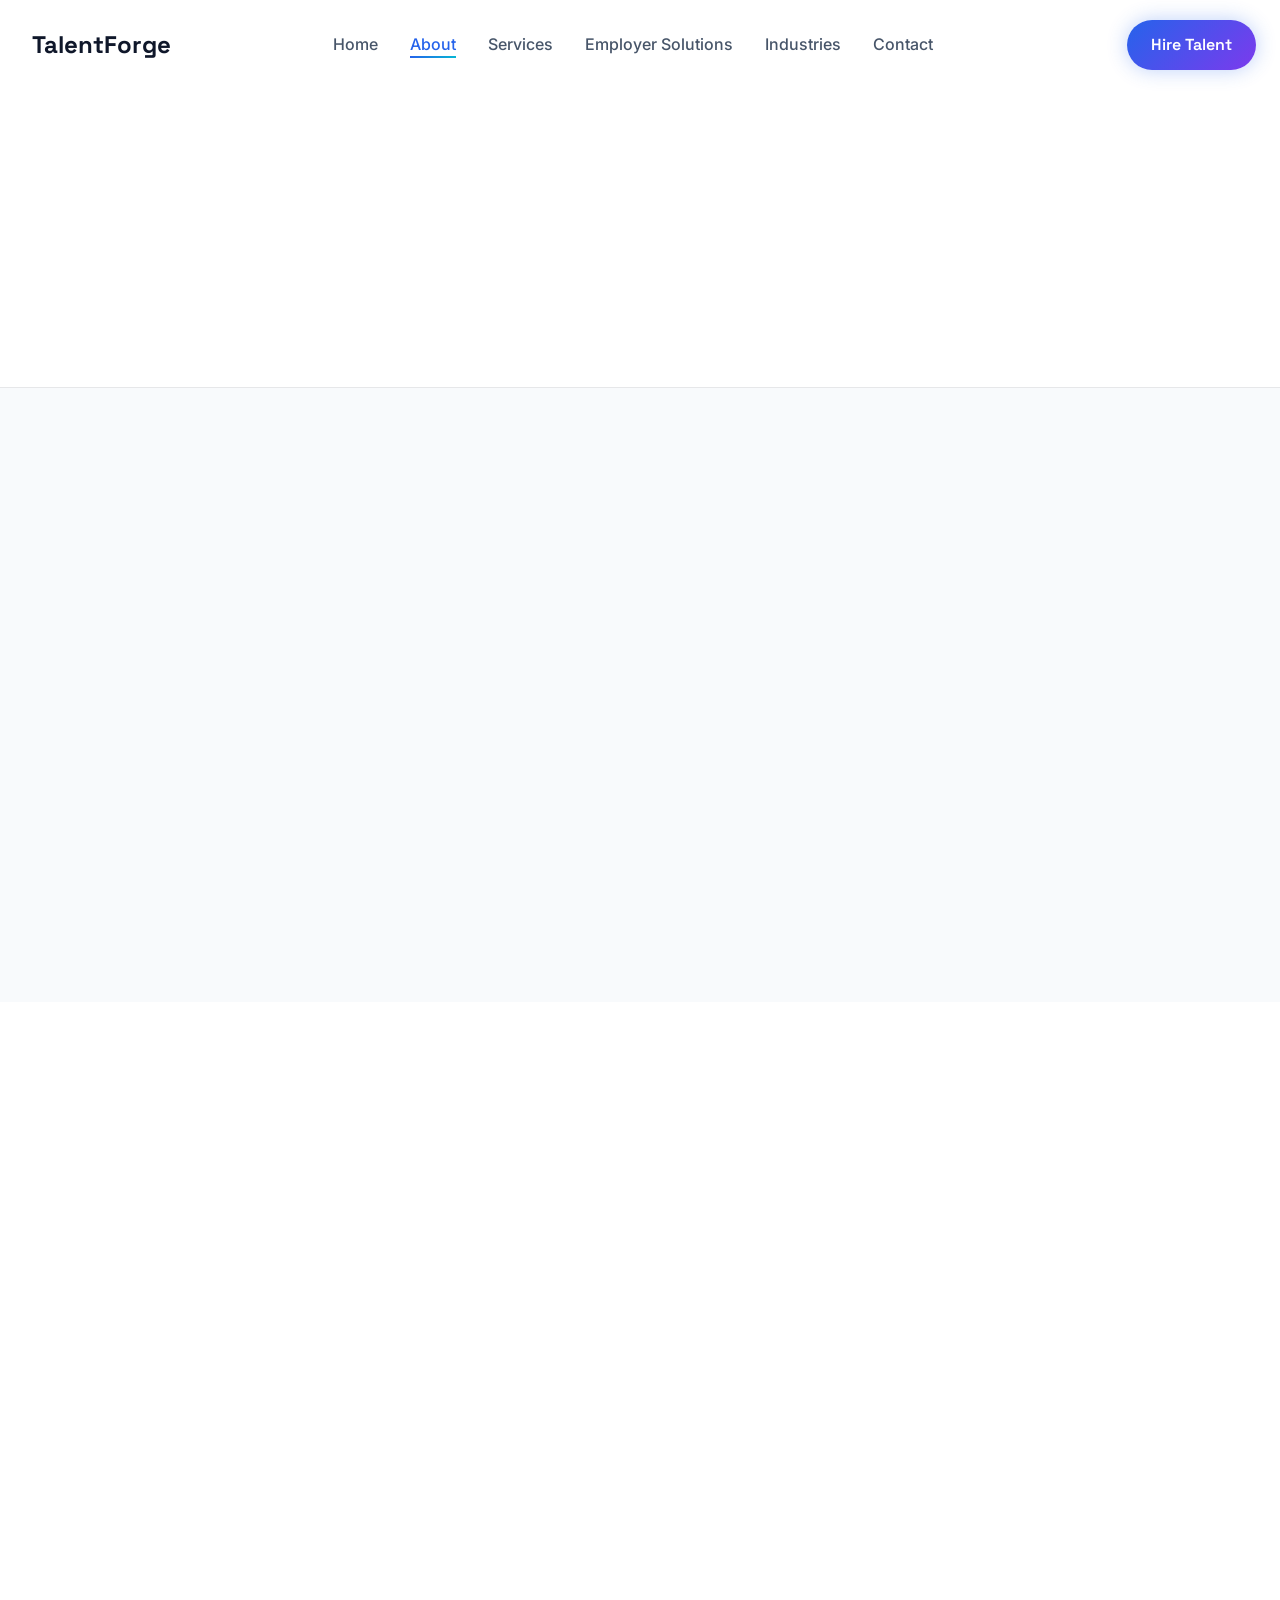
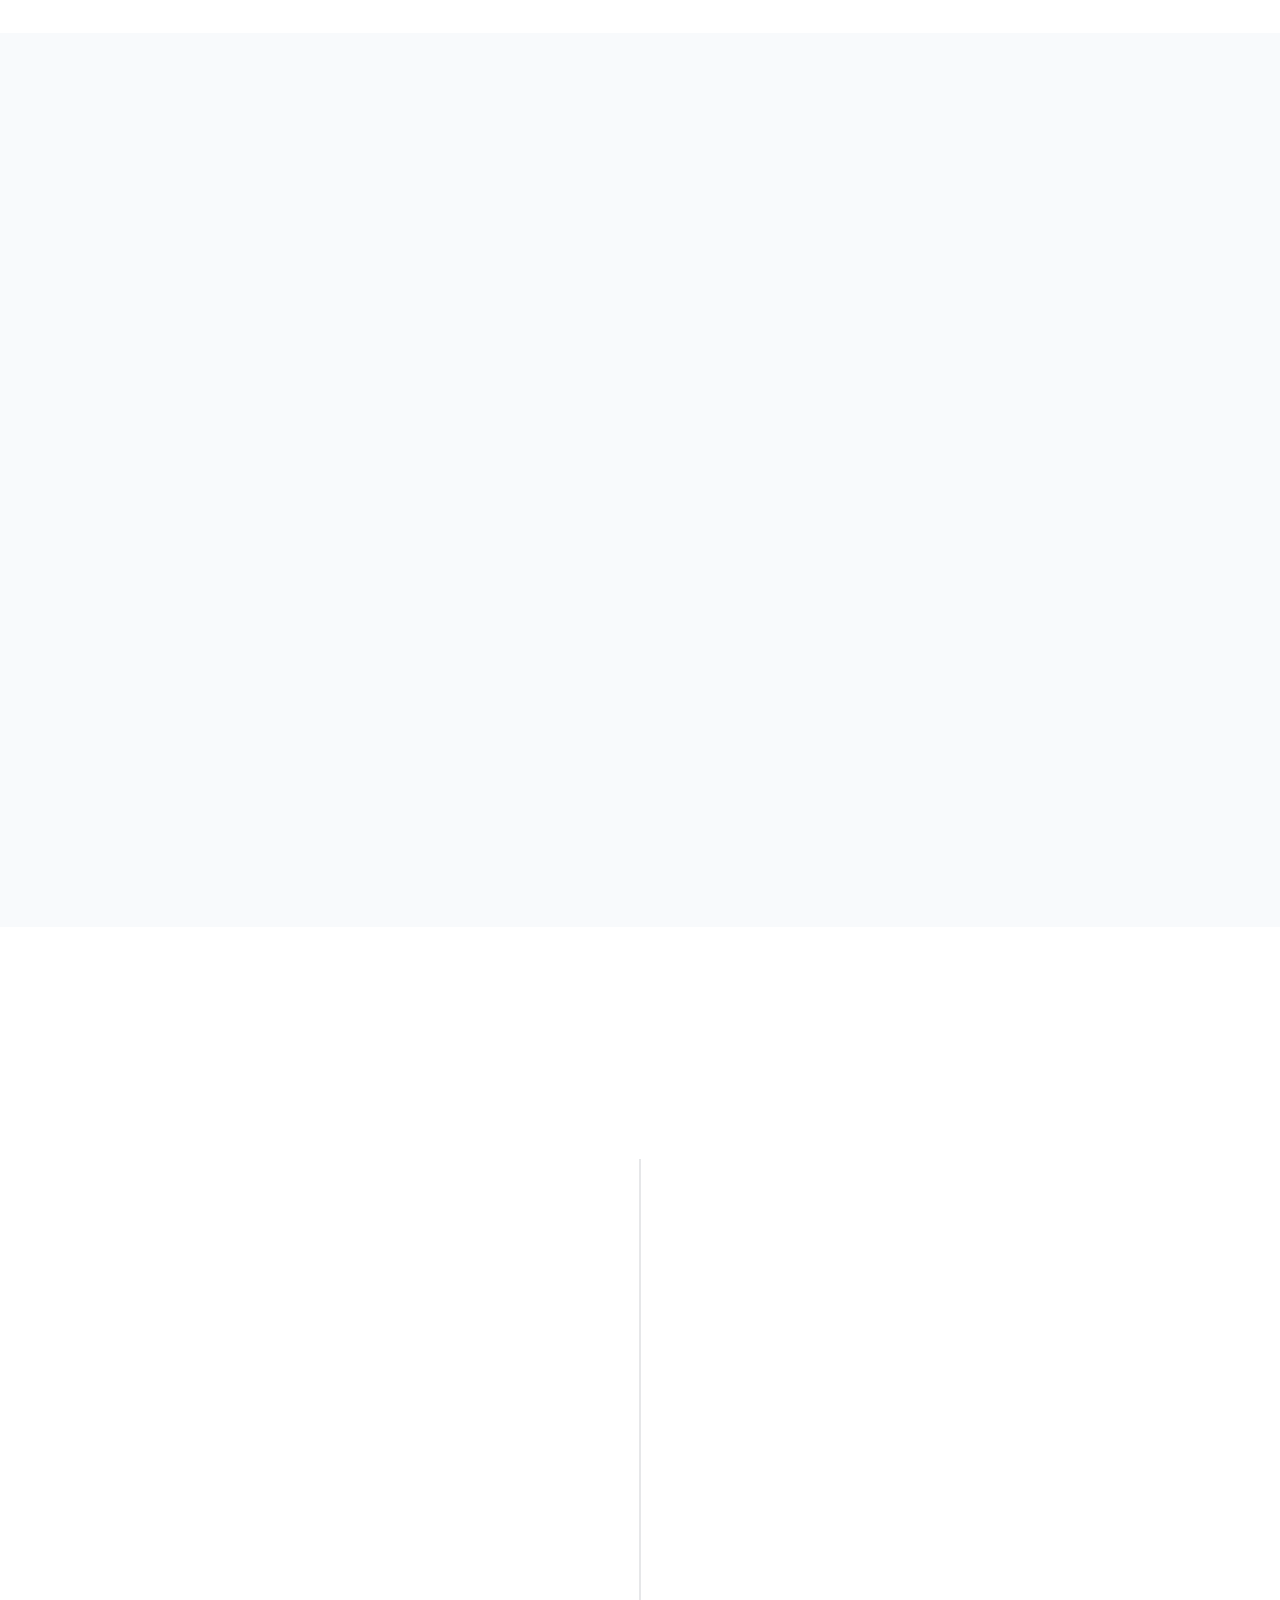
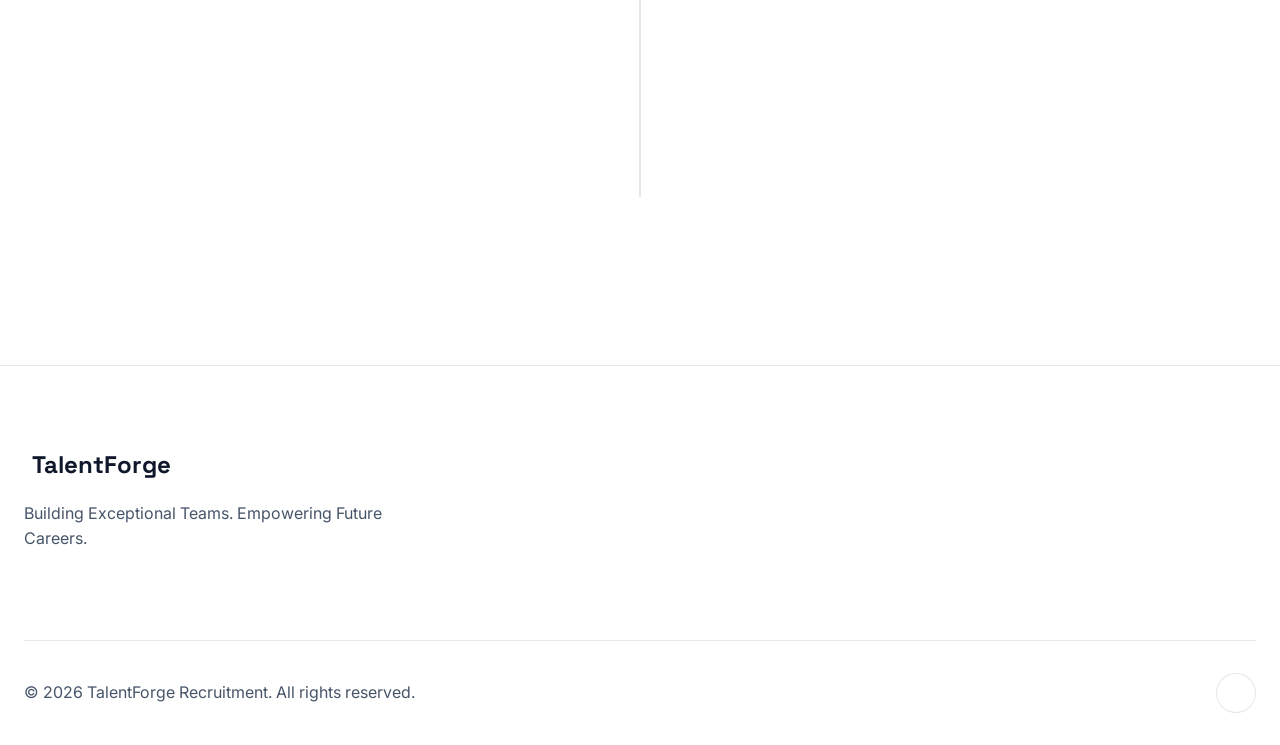
==== about.html @ ca58bf7a "first commit" ====
<!DOCTYPE html>
<html lang="en">
<head>
    <meta charset="UTF-8">
    <meta name="viewport" content="width=device-width, initial-scale=1.0">
    <title>About Us | TalentForge Recruitment</title>
    
    <link href="https://unpkg.com/aos@2.3.1/dist/aos.css" rel="stylesheet">
    <link rel="stylesheet" href="./css/style.css">
</head>
<body>
    <div class="scroll-progress" id="scroll-progress"></div>

    <nav class="navbar">
        <div class="container nav-container">
            <a href="index.html" class="logo">
                <i data-lucide="layers" class="logo-icon"></i>
                TalentForge
            </a>
            
            <ul class="nav-links">
                <li><a href="index.html" class="nav-link">Home</a></li>
                <li><a href="about.html" class="nav-link active">About</a></li>
                <li><a href="services.html" class="nav-link">Services</a></li>
                <li><a href="employer-solutions.html" class="nav-link">Employer Solutions</a></li>
                <li><a href="industries.html" class="nav-link">Industries</a></li>
                <li><a href="contact.html" class="nav-link">Contact</a></li>
            </ul>

            <div class="nav-actions">
                <button class="theme-toggle" id="theme-toggle"><i data-lucide="moon"></i></button>
                <a href="contact.html" class="btn btn-primary">Hire Talent</a>
                <button class="mobile-menu-btn"><i data-lucide="menu"></i></button>
            </div>
        </div>
    </nav>

    <!-- Page Hero -->
    <header class="page-hero">
        <div class="container" data-aos="fade-up">
            <h1>Our <span class="text-gradient">Story</span></h1>
            <p>Redefining global talent acquisition with innovation, precision, and a human-first approach.</p>
        </div>
    </header>

    <!-- Section 1: Company Story -->
    <section class="company-story container">
        <div class="story-grid">
            <div data-aos="fade-right">
                <h2 style="font-size: 2.5rem; margin-bottom: 1.5rem;">Who We Are</h2>
                <p style="margin-bottom: 1rem; font-size: 1.125rem;">Founded in 2015, TalentForge began with a simple mission: to connect visionary organizations with world-class professionals.</p>
                <p style="margin-bottom: 2rem;">Today, we are a premier global recruitment consultancy, trusted by Fortune 500 companies and agile startups alike. We combine cutting-edge AI talent intelligence with deep industry expertise to deliver candidates who don't just fill a role, but elevate your entire business.</p>
                
                <div style="display: flex; gap: 2rem; border-top: 1px solid var(--color-border); padding-top: 2rem;">
                    <div>
                        <h4 style="font-size: 2rem; color: var(--color-primary); font-family: 'Space Grotesk', sans-serif;">11+</h4>
                        <p style="font-size: 0.875rem;">Years Experience</p>
                    </div>
                    <div>
                        <h4 style="font-size: 2rem; color: var(--color-primary); font-family: 'Space Grotesk', sans-serif;">250+</h4>
                        <p style="font-size: 0.875rem;">Recruiters Globally</p>
                    </div>
                </div>
            </div>
            
            <div class="story-images" data-aos="fade-left">
                <div class="story-img-wrap">
                    <img src="https://images.unsplash.com/photo-1542744173-8e7e53415bb0?auto=format&fit=crop&w=600&q=80" alt="Office Culture">
                </div>
                <div class="story-img-wrap">
                    <img src="https://images.unsplash.com/photo-1522071820081-009f0129c71c?auto=format&fit=crop&w=600&q=80" alt="Team Discussion">
                </div>
            </div>
        </div>
    </section>

    <!-- Section 2: Mission Vision Values -->
    <section class="mvv-section">
        <div class="container">
            <div class="section-header" data-aos="fade-up">
                <h2>Our <span class="text-gradient">Core Principles</span></h2>
            </div>
            
            <div class="mvv-grid">
                <div class="mvv-card" data-aos="fade-up" data-aos-delay="100">
                    <div class="mvv-icon"><i data-lucide="target"></i></div>
                    <h3>Mission</h3>
                    <p>To empower businesses by seamlessly connecting them with exceptional talent, fostering growth, and driving innovation across global markets.</p>
                </div>
                <div class="mvv-card" data-aos="fade-up" data-aos-delay="200">
                    <div class="mvv-icon"><i data-lucide="eye"></i></div>
                    <h3>Vision</h3>
                    <p>To be the world's most trusted recruitment partner, setting the gold standard for enterprise talent acquisition and human capital consulting.</p>
                </div>
                <div class="mvv-card" data-aos="fade-up" data-aos-delay="300">
                    <div class="mvv-icon"><i data-lucide="award"></i></div>
                    <h3>Core Values</h3>
                    <p>Integrity, Innovation, Excellence, Diversity, and a relentless commitment to our clients' long-term strategic success.</p>
                </div>
            </div>
        </div>
    </section>

    <!-- Section 3: Leadership Team -->
    <section class="leadership-section container">
        <div class="section-header" data-aos="fade-up">
            <h2>Meet the <span class="text-gradient">Leadership</span></h2>
            <p>Industry veterans driving our global success.</p>
        </div>
        
        <div class="team-grid">
            <div class="team-card" data-aos="zoom-in" data-aos-delay="100">
                <img src="https://images.unsplash.com/photo-1560250097-0b93528c311a?auto=format&fit=crop&w=500&q=80" alt="CEO" class="team-img">
                <div class="team-social">
                    <a href="#"><i data-lucide="linkedin"></i></a>
                    <a href="#"><i data-lucide="twitter"></i></a>
                </div>
                <div class="team-info">
                    <h4>James Carter</h4>
                    <p>Founder & CEO</p>
                </div>
            </div>
            
            <div class="team-card" data-aos="zoom-in" data-aos-delay="200">
                <img src="https://images.unsplash.com/photo-1573496359142-b8d87734a5a2?auto=format&fit=crop&w=500&q=80" alt="COO" class="team-img">
                <div class="team-social">
                    <a href="#"><i data-lucide="linkedin"></i></a>
                </div>
                <div class="team-info">
                    <h4>Sarah Jenkins</h4>
                    <p>Chief Operating Officer</p>
                </div>
            </div>
            
            <div class="team-card" data-aos="zoom-in" data-aos-delay="300">
                <img src="https://images.unsplash.com/photo-1519085360753-af0119f7cbe7?auto=format&fit=crop&w=500&q=80" alt="VP Recruitment" class="team-img">
                <div class="team-social">
                    <a href="#"><i data-lucide="linkedin"></i></a>
                </div>
                <div class="team-info">
                    <h4>Michael Chen</h4>
                    <p>VP of Global Recruitment</p>
                </div>
            </div>
            
            <div class="team-card" data-aos="zoom-in" data-aos-delay="400">
                <img src="https://images.unsplash.com/photo-1580489944761-15a19d654956?auto=format&fit=crop&w=500&q=80" alt="Head of AI" class="team-img">
                <div class="team-social">
                    <a href="#"><i data-lucide="linkedin"></i></a>
                </div>
                <div class="team-info">
                    <h4>Elena Rodriguez</h4>
                    <p>Head of Talent Intelligence</p>
                </div>
            </div>
        </div>
    </section>

    <!-- Section 4: Company Growth Timeline -->
    <section class="growth-timeline-section">
        <div class="container">
            <div class="section-header" data-aos="fade-up">
                <h2>Our <span class="text-gradient">Growth Journey</span></h2>
            </div>
            
            <div class="vertical-timeline">
                <div class="v-node" data-aos="fade-up">
                    <div class="v-point">2015</div>
                    <div class="v-content">
                        <h3>Foundation</h3>
                        <p>Founded in New York with a team of 5 specialist recruiters.</p>
                    </div>
                </div>
                
                <div class="v-node" data-aos="fade-up">
                    <div class="v-point">2018</div>
                    <div class="v-content">
                        <h3>Global Expansion</h3>
                        <p>Opened offices in London and Singapore to serve international clients.</p>
                    </div>
                </div>
                
                <div class="v-node" data-aos="fade-up">
                    <div class="v-point">2021</div>
                    <div class="v-content">
                        <h3>AI Integration</h3>
                        <p>Launched proprietary AI screening tools, reducing time-to-hire by 40%.</p>
                    </div>
                </div>
                
                <div class="v-node" data-aos="fade-up">
                    <div class="v-point">2026</div>
                    <div class="v-content">
                        <h3>Industry Leader</h3>
                        <p>Surpassed 10,000 successful placements across Fortune 500 enterprises.</p>
                    </div>
                </div>
            </div>
        </div>
    </section>

    <!-- Footer -->
    <footer class="footer">
        <div class="container">
            <div class="footer-grid">
                <div class="footer-brand">
                    <a href="index.html" class="logo">
                        <i data-lucide="layers" class="logo-icon"></i>
                        TalentForge
                    </a>
                    <p>Building Exceptional Teams. Empowering Future Careers.</p>
                </div>
                <!-- Simplified for brevity, similar structure as index -->
            </div>
            <div class="footer-bottom">
                <p>&copy; 2026 TalentForge Recruitment. All rights reserved.</p>
                <button class="back-to-top" id="backToTop"><i data-lucide="arrow-up"></i></button>
            </div>
        </div>
    </footer>

    <!-- Scripts -->
    <script src="https://unpkg.com/lucide@latest"></script>
    <script src="https://unpkg.com/aos@2.3.1/dist/aos.js"></script>
    <script src="./js/script.js"></script>
</body>
</html>
---- css/style.css ----
@import url('https://fonts.googleapis.com/css2?family=Inter:wght@300;400;500;600;700&family=Space+Grotesk:wght@300;400;500;600;700&display=swap');

:root {
  /* Colors - Light Mode */
  --color-primary: #2563EB;
  --color-secondary: #7C3AED;
  --color-accent: #06B6D4;
  --color-bg: #F8FAFC;
  --color-surface: #FFFFFF;
  --color-heading: #0F172A;
  --color-text: #475569;
  --color-border: rgba(15, 23, 42, 0.1);
  --color-glass: rgba(255, 255, 255, 0.7);
  --color-glass-border: rgba(255, 255, 255, 0.5);
  
  /* Layout */
  --container-width: 1280px;
  --spacing-unit: 8px;
  
  /* Shadows */
  --shadow-sm: 0 4px 6px -1px rgba(0, 0, 0, 0.05), 0 2px 4px -1px rgba(0, 0, 0, 0.03);
  --shadow-md: 0 10px 15px -3px rgba(0, 0, 0, 0.05), 0 4px 6px -2px rgba(0, 0, 0, 0.025);
  --shadow-lg: 0 20px 25px -5px rgba(0, 0, 0, 0.05), 0 10px 10px -5px rgba(0, 0, 0, 0.02);
  --shadow-glow: 0 0 20px rgba(37, 99, 235, 0.3);
}

[data-theme="dark"] {
  --color-bg: #0F172A;
  --color-surface: #1E293B;
  --color-heading: #FFFFFF;
  --color-text: #94A3B8;
  --color-border: rgba(255, 255, 255, 0.1);
  --color-glass: rgba(15, 23, 42, 0.7);
  --color-glass-border: rgba(255, 255, 255, 0.1);
  
  --shadow-sm: 0 4px 6px -1px rgba(0, 0, 0, 0.5);
  --shadow-md: 0 10px 15px -3px rgba(0, 0, 0, 0.5);
  --shadow-lg: 0 20px 25px -5px rgba(0, 0, 0, 0.5);
}

/* Reset & Base */
*, *::before, *::after {
  box-sizing: border-box;
  margin: 0;
  padding: 0;
}

html {
  scroll-behavior: smooth;
  font-size: 16px;
}

body {
  font-family: 'Inter', sans-serif;
  background-color: var(--color-bg);
  color: var(--color-text);
  line-height: 1.6;
  overflow-x: hidden;
  transition: background-color 0.3s ease, color 0.3s ease;
}

h1, h2, h3, h4, h5, h6 {
  font-family: 'Space Grotesk', sans-serif;
  color: var(--color-heading);
  line-height: 1.2;
}

a {
  text-decoration: none;
  color: inherit;
}

img {
  max-width: 100%;
  display: block;
}

ul {
  list-style: none;
}

/* Container */
.container {
  width: 100%;
  max-width: var(--container-width);
  margin: 0 auto;
  padding: 0 calc(var(--spacing-unit) * 3);
}

/* Typography Utilities */
.text-gradient {
  background: linear-gradient(135deg, var(--color-primary), var(--color-secondary));
  -webkit-background-clip: text;
  -webkit-text-fill-color: transparent;
  background-clip: text;
}

/* Buttons */
.btn {
  display: inline-flex;
  align-items: center;
  justify-content: center;
  gap: calc(var(--spacing-unit) * 1);
  padding: calc(var(--spacing-unit) * 1.5) calc(var(--spacing-unit) * 3);
  border-radius: 50px;
  font-weight: 600;
  font-family: 'Space Grotesk', sans-serif;
  cursor: pointer;
  transition: all 0.3s ease;
  border: none;
  font-size: 1rem;
}

.btn-primary {
  background: linear-gradient(135deg, var(--color-primary), var(--color-secondary));
  color: #FFFFFF;
  box-shadow: var(--shadow-glow);
}

.btn-primary:hover {
  transform: translateY(-2px);
  box-shadow: 0 10px 25px rgba(124, 58, 237, 0.4);
}

.btn-secondary {
  background: var(--color-glass);
  color: var(--color-heading);
  border: 1px solid var(--color-glass-border);
  backdrop-filter: blur(10px);
  -webkit-backdrop-filter: blur(10px);
}

.btn-secondary:hover {
  background: var(--color-surface);
  transform: translateY(-2px);
  box-shadow: var(--shadow-md);
}

/* Navigation */
.navbar {
  position: fixed;
  top: 0;
  left: 0;
  width: 100%;
  z-index: 1000;
  padding: calc(var(--spacing-unit) * 2.5) 0;
  transition: all 0.3s ease;
  background: transparent;
}

.navbar.scrolled {
  padding: calc(var(--spacing-unit) * 1.5) 0;
  background: var(--color-glass);
  backdrop-filter: blur(15px);
  -webkit-backdrop-filter: blur(15px);
  border-bottom: 1px solid var(--color-glass-border);
  box-shadow: var(--shadow-sm);
}

.nav-container {
  display: flex;
  justify-content: space-between;
  align-items: center;
}

.logo {
  font-family: 'Space Grotesk', sans-serif;
  font-size: 1.5rem;
  font-weight: 700;
  color: var(--color-heading);
  display: flex;
  align-items: center;
  gap: calc(var(--spacing-unit) * 1);
}

.logo-icon {
  color: var(--color-primary);
}

.nav-links {
  display: flex;
  gap: calc(var(--spacing-unit) * 4);
}

.nav-link {
  font-weight: 500;
  color: var(--color-text);
  position: relative;
  transition: color 0.3s ease;
}

.nav-link:hover, .nav-link.active {
  color: var(--color-primary);
}

.nav-link::after {
  content: '';
  position: absolute;
  bottom: -4px;
  left: 0;
  width: 0;
  height: 2px;
  background: linear-gradient(90deg, var(--color-primary), var(--color-accent));
  transition: width 0.3s ease;
}

.nav-link:hover::after, .nav-link.active::after {
  width: 100%;
}

.nav-actions {
  display: flex;
  align-items: center;
  gap: calc(var(--spacing-unit) * 2);
}

.theme-toggle {
  background: none;
  border: none;
  color: var(--color-heading);
  cursor: pointer;
  font-size: 1.25rem;
  display: flex;
  align-items: center;
  justify-content: center;
  padding: calc(var(--spacing-unit) * 1);
  border-radius: 50%;
  transition: background-color 0.3s ease;
}

.theme-toggle:hover {
  background-color: var(--color-border);
}

/* Mobile Menu Button */
.mobile-menu-btn {
  display: none;
  background: none;
  border: none;
  color: var(--color-heading);
  cursor: pointer;
}

/* Mouse Glow */
.mouse-glow {
  position: fixed;
  width: 400px;
  height: 400px;
  background: radial-gradient(circle, rgba(37,99,235,0.1) 0%, rgba(124,58,237,0.05) 40%, rgba(255,255,255,0) 70%);
  border-radius: 50%;
  pointer-events: none;
  z-index: 9999;
  transform: translate(-50%, -50%);
  transition: opacity 0.3s ease;
  mix-blend-mode: screen;
}

[data-theme="dark"] .mouse-glow {
  background: radial-gradient(circle, rgba(37,99,235,0.15) 0%, rgba(124,58,237,0.1) 40%, rgba(15,23,42,0) 70%);
  mix-blend-mode: lighten;
}

/* Scroll Progress */
.scroll-progress {
  position: fixed;
  top: 0;
  left: 0;
  height: 3px;
  background: linear-gradient(90deg, var(--color-primary), var(--color-secondary), var(--color-accent));
  width: 0%;
  z-index: 1001;
}

/* Footer */
.footer {
  background-color: var(--color-surface);
  border-top: 1px solid var(--color-border);
  padding: calc(var(--spacing-unit) * 10) 0 calc(var(--spacing-unit) * 4);
  position: relative;
  overflow: hidden;
}

.footer-grid {
  display: grid;
  grid-template-columns: 2fr 1fr 1fr 1.5fr;
  gap: calc(var(--spacing-unit) * 6);
  margin-bottom: calc(var(--spacing-unit) * 8);
}

.footer-brand p {
  margin-top: calc(var(--spacing-unit) * 2);
  margin-bottom: calc(var(--spacing-unit) * 3);
}

.social-links {
  display: flex;
  gap: calc(var(--spacing-unit) * 1.5);
}

.social-link {
  display: flex;
  align-items: center;
  justify-content: center;
  width: 40px;
  height: 40px;
  border-radius: 50%;
  background: var(--color-bg);
  color: var(--color-heading);
  transition: all 0.3s ease;
}

.social-link:hover {
  background: var(--color-primary);
  color: #fff;
  transform: translateY(-3px);
}

.footer-title {
  font-size: 1.125rem;
  margin-bottom: calc(var(--spacing-unit) * 3);
}

.footer-links {
  display: flex;
  flex-direction: column;
  gap: calc(var(--spacing-unit) * 1.5);
}

.footer-links a {
  transition: color 0.3s ease;
}

.footer-links a:hover {
  color: var(--color-primary);
}

.newsletter-form {
  display: flex;
  margin-top: calc(var(--spacing-unit) * 2);
}

.newsletter-form input {
  flex: 1;
  padding: calc(var(--spacing-unit) * 1.5) calc(var(--spacing-unit) * 2);
  border: 1px solid var(--color-border);
  background: var(--color-bg);
  color: var(--color-text);
  border-radius: 8px 0 0 8px;
  outline: none;
}

.newsletter-form button {
  padding: 0 calc(var(--spacing-unit) * 2);
  background: var(--color-primary);
  color: #fff;
  border: none;
  border-radius: 0 8px 8px 0;
  cursor: pointer;
  transition: background 0.3s ease;
}

.newsletter-form button:hover {
  background: var(--color-secondary);
}

.footer-bottom {
  display: flex;
  justify-content: space-between;
  align-items: center;
  padding-top: calc(var(--spacing-unit) * 4);
  border-top: 1px solid var(--color-border);
}

.back-to-top {
  background: var(--color-surface);
  border: 1px solid var(--color-border);
  color: var(--color-heading);
  width: 40px;
  height: 40px;
  border-radius: 50%;
  display: flex;
  align-items: center;
  justify-content: center;
  cursor: pointer;
  transition: all 0.3s ease;
}

.back-to-top:hover {
  background: var(--color-primary);
  color: #fff;
}

/* Background Blobs */
.bg-blobs {
  position: absolute;
  top: 0;
  left: 0;
  width: 100%;
  height: 100%;
  overflow: hidden;
  z-index: -1;
  pointer-events: none;
}

.blob {
  position: absolute;
  filter: blur(80px);
  opacity: 0.5;
  animation: float 20s infinite ease-in-out alternate;
}

.blob-1 {
  top: -10%;
  right: -5%;
  width: 50vw;
  height: 50vw;
  background: radial-gradient(circle, rgba(37,99,235,0.2) 0%, rgba(255,255,255,0) 70%);
}

.blob-2 {
  bottom: -10%;
  left: -5%;
  width: 40vw;
  height: 40vw;
  background: radial-gradient(circle, rgba(124,58,237,0.2) 0%, rgba(255,255,255,0) 70%);
  animation-delay: -5s;
}

[data-theme="dark"] .blob-1 { background: radial-gradient(circle, rgba(37,99,235,0.15) 0%, rgba(15,23,42,0) 70%); }
[data-theme="dark"] .blob-2 { background: radial-gradient(circle, rgba(124,58,237,0.15) 0%, rgba(15,23,42,0) 70%); }

@keyframes float {
  0% { transform: translate(0, 0) rotate(0deg); }
  50% { transform: translate(5%, 10%) rotate(180deg); }
  100% { transform: translate(-5%, -10%) rotate(360deg); }
}

/* Glass Card Base */
.glass-card {
  background: var(--color-glass);
  backdrop-filter: blur(10px);
  -webkit-backdrop-filter: blur(10px);
  border: 1px solid var(--color-glass-border);
  border-radius: 24px;
  box-shadow: var(--shadow-lg);
  padding: calc(var(--spacing-unit) * 4);
  transition: transform 0.3s ease, box-shadow 0.3s ease;
}

.glass-card:hover {
  transform: translateY(-5px);
  box-shadow: var(--shadow-glow);
}

/* Pages Layouts */

/* Home Hero */
.hero-section {
  position: relative;
  padding-top: calc(var(--spacing-unit) * 20);
  padding-bottom: calc(var(--spacing-unit) * 12);
  min-height: 100vh;
  display: flex;
  align-items: center;
}

.hero-grid {
  display: grid;
  grid-template-columns: 1.2fr 0.8fr;
  gap: calc(var(--spacing-unit) * 8);
  align-items: center;
}

.hero-content h1 {
  font-size: clamp(3rem, 5vw, 4.5rem);
  margin-bottom: calc(var(--spacing-unit) * 3);
  letter-spacing: -1px;
}

.hero-content p {
  font-size: 1.25rem;
  margin-bottom: calc(var(--spacing-unit) * 5);
  max-width: 600px;
}

.hero-actions {
  display: flex;
  gap: calc(var(--spacing-unit) * 2);
  margin-bottom: calc(var(--spacing-unit) * 6);
}

.trusted-by p {
  font-size: 0.875rem;
  text-transform: uppercase;
  letter-spacing: 2px;
  font-weight: 600;
  margin-bottom: calc(var(--spacing-unit) * 2);
}

.logos-wrap {
  display: flex;
  gap: calc(var(--spacing-unit) * 4);
  opacity: 0.6;
}

.hero-visuals {
  position: relative;
}

.hero-img-wrap {
  border-radius: 30px;
  overflow: hidden;
  position: relative;
}

.hero-img-wrap img {
  width: 100%;
  height: auto;
  transform: scale(1.05);
}

.hero-img-overlay {
  position: absolute;
  inset: 0;
  background: linear-gradient(to top, var(--color-bg), transparent);
}

.floating-stat {
  position: absolute;
  background: var(--color-surface);
  padding: calc(var(--spacing-unit) * 2) calc(var(--spacing-unit) * 3);
  border-radius: 16px;
  box-shadow: var(--shadow-lg);
  display: flex;
  align-items: center;
  gap: calc(var(--spacing-unit) * 2);
  animation: floatStat 6s infinite ease-in-out alternate;
  z-index: 10;
  border: 1px solid var(--color-border);
}

.stat-1 { top: 10%; left: -10%; }
.stat-2 { bottom: 15%; right: -5%; animation-delay: -3s; }

.stat-icon {
  width: 48px;
  height: 48px;
  border-radius: 50%;
  background: rgba(37, 99, 235, 0.1);
  color: var(--color-primary);
  display: flex;
  align-items: center;
  justify-content: center;
}

.stat-info h4 {
  font-size: 1.25rem;
  margin-bottom: 0;
}

.stat-info p {
  font-size: 0.875rem;
  margin: 0;
}

@keyframes floatStat {
  0% { transform: translateY(0px); }
  100% { transform: translateY(-15px); }
}

/* Home Hiring Journey */
.hiring-journey {
  padding: calc(var(--spacing-unit) * 15) 0;
  background: var(--color-surface);
  position: relative;
  overflow: hidden;
}

.section-header {
  text-align: center;
  margin-bottom: calc(var(--spacing-unit) * 8);
  max-width: 700px;
  margin-inline: auto;
}

.section-header h2 {
  font-size: 2.5rem;
  margin-bottom: calc(var(--spacing-unit) * 2);
}

.timeline-wrapper {
  position: relative;
  padding: calc(var(--spacing-unit) * 4) 0;
  display: flex;
  overflow-x: auto;
  scroll-snap-type: x mandatory;
  scrollbar-width: none; /* Firefox */
}

.timeline-wrapper::-webkit-scrollbar {
  display: none; /* Chrome */
}

.timeline-track {
  display: flex;
  gap: calc(var(--spacing-unit) * 4);
  position: relative;
  padding: 0 calc(var(--spacing-unit) * 2);
}

.timeline-line {
  position: absolute;
  top: 50%;
  left: 0;
  height: 2px;
  width: 100%;
  background: var(--color-border);
  z-index: 0;
}

.timeline-progress {
  position: absolute;
  top: 50%;
  left: 0;
  height: 2px;
  width: 0%;
  background: linear-gradient(90deg, var(--color-primary), var(--color-accent));
  z-index: 1;
  box-shadow: var(--shadow-glow);
}

.timeline-node {
  min-width: 300px;
  position: relative;
  z-index: 2;
  scroll-snap-align: center;
}

.node-point {
  width: 24px;
  height: 24px;
  border-radius: 50%;
  background: var(--color-surface);
  border: 4px solid var(--color-primary);
  margin: 0 auto calc(var(--spacing-unit) * 3);
  position: relative;
  z-index: 2;
  box-shadow: 0 0 0 4px var(--color-bg);
  transition: all 0.3s ease;
}

.node-point.active {
  background: var(--color-primary);
  box-shadow: 0 0 0 6px rgba(37,99,235,0.2);
}

.node-content {
  background: var(--color-bg);
  padding: calc(var(--spacing-unit) * 3);
  border-radius: 16px;
  border: 1px solid var(--color-border);
  text-align: center;
  transition: all 0.3s ease;
}

.node-content:hover {
  transform: translateY(-5px);
  border-color: var(--color-primary);
  box-shadow: var(--shadow-md);
}

/* AI Talent Intelligence Dashboard */
.intelligence-dashboard {
  padding: calc(var(--spacing-unit) * 15) 0;
  position: relative;
}

.dashboard-grid {
  display: grid;
  grid-template-columns: repeat(3, 1fr);
  gap: calc(var(--spacing-unit) * 3);
  margin-top: calc(var(--spacing-unit) * 6);
}

.dash-card {
  background: var(--color-surface);
  border-radius: 24px;
  padding: calc(var(--spacing-unit) * 4);
  border: 1px solid var(--color-border);
  display: flex;
  flex-direction: column;
  justify-content: space-between;
  position: relative;
  overflow: hidden;
}

.dash-card::before {
  content: '';
  position: absolute;
  top: 0;
  left: 0;
  width: 100%;
  height: 4px;
  background: linear-gradient(90deg, var(--color-primary), var(--color-accent));
  opacity: 0;
  transition: opacity 0.3s ease;
}

.dash-card:hover::before {
  opacity: 1;
}

.dash-icon {
  width: 48px;
  height: 48px;
  border-radius: 12px;
  background: rgba(37,99,235,0.1);
  color: var(--color-primary);
  display: flex;
  align-items: center;
  justify-content: center;
  margin-bottom: calc(var(--spacing-unit) * 3);
}

.dash-value {
  font-size: 2.5rem;
  font-weight: 700;
  font-family: 'Space Grotesk', sans-serif;
  color: var(--color-heading);
  margin-bottom: calc(var(--spacing-unit) * 1);
}

/* Interactive Industry Expertise */
.industry-expertise {
  padding: calc(var(--spacing-unit) * 15) 0;
  background: var(--color-surface);
}

.industry-grid {
  display: grid;
  grid-template-columns: repeat(4, 1fr);
  gap: calc(var(--spacing-unit) * 3);
}

.industry-card {
  position: relative;
  height: 300px;
  border-radius: 24px;
  overflow: hidden;
  cursor: pointer;
}

.industry-bg {
  position: absolute;
  inset: 0;
  background-size: cover;
  background-position: center;
  transition: transform 0.5s ease;
}

.industry-overlay {
  position: absolute;
  inset: 0;
  background: linear-gradient(to top, rgba(15,23,42,0.9) 0%, rgba(15,23,42,0.3) 100%);
  display: flex;
  flex-direction: column;
  justify-content: flex-end;
  padding: calc(var(--spacing-unit) * 3);
  transition: all 0.5s ease;
}

.industry-title {
  color: #fff;
  font-size: 1.5rem;
  display: flex;
  align-items: center;
  gap: calc(var(--spacing-unit) * 1);
  margin-bottom: 0;
  transition: margin 0.3s ease;
}

.industry-details {
  height: 0;
  overflow: hidden;
  opacity: 0;
  transition: all 0.3s ease;
  color: #CBD5E1;
  font-size: 0.875rem;
}

.industry-details ul {
  margin-top: calc(var(--spacing-unit) * 2);
}

.industry-details li {
  display: flex;
  justify-content: space-between;
  margin-bottom: calc(var(--spacing-unit) * 1);
  border-bottom: 1px solid rgba(255,255,255,0.1);
  padding-bottom: 4px;
}

.industry-card:hover .industry-bg {
  transform: scale(1.1);
}

.industry-card:hover .industry-title {
  margin-bottom: calc(var(--spacing-unit) * 2);
}

.industry-card:hover .industry-details {
  height: 120px;
  opacity: 1;
}

/* Success Stories */
.success-stories {
  padding: calc(var(--spacing-unit) * 15) 0;
}

.story-card {
  background: var(--color-surface);
  border-radius: 24px;
  padding: calc(var(--spacing-unit) * 4);
  border: 1px solid var(--color-border);
  display: grid;
  grid-template-columns: 1fr 1fr;
  gap: calc(var(--spacing-unit) * 4);
  align-items: center;
}

.story-content h3 {
  font-size: 2rem;
  margin-bottom: calc(var(--spacing-unit) * 2);
}

.story-timeline {
  margin-top: calc(var(--spacing-unit) * 3);
  border-left: 2px solid var(--color-border);
  padding-left: calc(var(--spacing-unit) * 3);
}

.st-item {
  position: relative;
  margin-bottom: calc(var(--spacing-unit) * 3);
}

.st-item::before {
  content: '';
  position: absolute;
  left: calc(calc(var(--spacing-unit) * -3) - 7px);
  top: 5px;
  width: 12px;
  height: 12px;
  border-radius: 50%;
  background: var(--color-primary);
  box-shadow: 0 0 0 4px var(--color-surface);
}

.st-item h4 {
  font-size: 1rem;
  margin-bottom: 4px;
}

.st-item p {
  font-size: 0.875rem;
  margin: 0;
}

.story-visual {
  border-radius: 16px;
  overflow: hidden;
  position: relative;
}

/* Premium CTA */
.premium-cta {
  padding: calc(var(--spacing-unit) * 12) 0;
  margin: calc(var(--spacing-unit) * 10) calc(var(--spacing-unit) * 3);
  border-radius: 40px;
  background: linear-gradient(135deg, var(--color-primary), var(--color-secondary));
  position: relative;
  overflow: hidden;
  text-align: center;
  color: #fff;
  box-shadow: 0 20px 40px rgba(37, 99, 235, 0.2);
}

.cta-content {
  position: relative;
  z-index: 2;
  max-width: 800px;
  margin: 0 auto;
}

.cta-content h2 {
  color: #fff;
  font-size: 3rem;
  margin-bottom: calc(var(--spacing-unit) * 3);
}

.cta-actions {
  display: flex;
  justify-content: center;
  gap: calc(var(--spacing-unit) * 2);
}

.cta-actions .btn-secondary {
  background: rgba(255,255,255,0.1);
  color: #fff;
  border-color: rgba(255,255,255,0.3);
}

.cta-actions .btn-secondary:hover {
  background: rgba(255,255,255,0.2);
}

.cta-shapes {
  position: absolute;
  inset: 0;
  z-index: 1;
}

.cta-shape {
  position: absolute;
  background: rgba(255,255,255,0.1);
  backdrop-filter: blur(5px);
  border-radius: 50%;
}

.shape-1 { width: 300px; height: 300px; top: -100px; left: -100px; }
.shape-2 { width: 200px; height: 200px; bottom: -50px; right: 10%; }


/* ==================== ABOUT PAGE ==================== */
.page-hero {
  padding-top: calc(var(--spacing-unit) * 20);
  padding-bottom: calc(var(--spacing-unit) * 10);
  text-align: center;
  background: var(--color-surface);
  border-bottom: 1px solid var(--color-border);
}

.page-hero h1 {
  font-size: 3.5rem;
  margin-bottom: calc(var(--spacing-unit) * 2);
}

.page-hero p {
  font-size: 1.25rem;
  max-width: 600px;
  margin: 0 auto;
}

/* Story Section */
.company-story {
  padding: calc(var(--spacing-unit) * 15) 0;
}

.story-grid {
  display: grid;
  grid-template-columns: 1fr 1fr;
  gap: calc(var(--spacing-unit) * 8);
  align-items: center;
}

.story-images {
  position: relative;
  display: grid;
  grid-template-columns: 1fr 1fr;
  gap: calc(var(--spacing-unit) * 2);
}

.story-img-wrap {
  border-radius: 20px;
  overflow: hidden;
}

.story-img-wrap:nth-child(2) {
  transform: translateY(40px);
}

/* Mission Vision Values */
.mvv-section {
  padding: calc(var(--spacing-unit) * 15) 0;
  background: var(--color-surface);
}

.mvv-grid {
  display: grid;
  grid-template-columns: repeat(3, 1fr);
  gap: calc(var(--spacing-unit) * 4);
}

.mvv-card {
  padding: calc(var(--spacing-unit) * 4);
  background: var(--color-bg);
  border-radius: 24px;
  border: 1px solid var(--color-border);
  text-align: center;
  transition: transform 0.3s ease;
}

.mvv-card:hover {
  transform: translateY(-10px);
}

.mvv-icon {
  width: 64px;
  height: 64px;
  margin: 0 auto calc(var(--spacing-unit) * 3);
  background: linear-gradient(135deg, var(--color-primary), var(--color-secondary));
  border-radius: 16px;
  color: #fff;
  display: flex;
  align-items: center;
  justify-content: center;
}

/* Leadership Team */
.leadership-section {
  padding: calc(var(--spacing-unit) * 15) 0;
}

.team-grid {
  display: grid;
  grid-template-columns: repeat(4, 1fr);
  gap: calc(var(--spacing-unit) * 3);
}

.team-card {
  background: var(--color-surface);
  border-radius: 20px;
  overflow: hidden;
  border: 1px solid var(--color-border);
  position: relative;
}

.team-img {
  width: 100%;
  aspect-ratio: 3/4;
  object-fit: cover;
  transition: transform 0.5s ease;
}

.team-info {
  padding: calc(var(--spacing-unit) * 3);
  text-align: center;
  background: var(--color-surface);
  position: relative;
  z-index: 2;
}

.team-info h4 {
  font-size: 1.25rem;
  margin-bottom: 4px;
}

.team-info p {
  color: var(--color-primary);
  font-size: 0.875rem;
  font-weight: 500;
}

.team-social {
  position: absolute;
  top: 10px;
  right: 10px;
  display: flex;
  flex-direction: column;
  gap: 8px;
  opacity: 0;
  transform: translateX(20px);
  transition: all 0.3s ease;
  z-index: 2;
}

.team-social a {
  width: 32px;
  height: 32px;
  background: rgba(255,255,255,0.9);
  color: #0F172A;
  border-radius: 50%;
  display: flex;
  align-items: center;
  justify-content: center;
}

.team-card:hover .team-img {
  transform: scale(1.05);
}

.team-card:hover .team-social {
  opacity: 1;
  transform: translateX(0);
}

/* Growth Timeline */
.growth-timeline-section {
  padding: calc(var(--spacing-unit) * 15) 0;
  background: var(--color-surface);
}

.vertical-timeline {
  max-width: 800px;
  margin: 0 auto;
  position: relative;
}

.vertical-timeline::before {
  content: '';
  position: absolute;
  left: 50%;
  top: 0;
  height: 100%;
  width: 2px;
  background: var(--color-border);
  transform: translateX(-50%);
}

.v-node {
  display: flex;
  justify-content: space-between;
  align-items: center;
  margin-bottom: calc(var(--spacing-unit) * 6);
  position: relative;
}

.v-node:nth-child(even) {
  flex-direction: row-reverse;
}

.v-content {
  width: 45%;
  background: var(--color-bg);
  padding: calc(var(--spacing-unit) * 3);
  border-radius: 16px;
  border: 1px solid var(--color-border);
}

.v-point {
  width: 40px;
  height: 40px;
  background: var(--color-surface);
  border: 4px solid var(--color-primary);
  border-radius: 50%;
  position: absolute;
  left: 50%;
  top: 50%;
  transform: translate(-50%, -50%);
  display: flex;
  align-items: center;
  justify-content: center;
  font-weight: 700;
  font-size: 0.75rem;
  color: var(--color-heading);
}

/* ==================== SERVICES PAGE ==================== */
.services-grid-section {
  padding: calc(var(--spacing-unit) * 15) 0;
}

.services-grid {
  display: grid;
  grid-template-columns: repeat(auto-fit, minmax(280px, 1fr));
  gap: calc(var(--spacing-unit) * 4);
}

.service-card {
  padding: calc(var(--spacing-unit) * 4);
  background: var(--color-surface);
  border-radius: 24px;
  border: 1px solid var(--color-border);
  transition: all 0.3s ease;
  position: relative;
  overflow: hidden;
}

.service-card:hover {
  background: var(--color-primary);
  color: #fff;
  transform: translateY(-5px);
}

.service-card:hover h3, 
.service-card:hover p,
.service-card:hover .service-icon {
  color: #fff;
}

.service-icon {
  width: 56px;
  height: 56px;
  background: rgba(37,99,235,0.1);
  color: var(--color-primary);
  border-radius: 16px;
  display: flex;
  align-items: center;
  justify-content: center;
  margin-bottom: calc(var(--spacing-unit) * 3);
  transition: all 0.3s ease;
}

.service-card:hover .service-icon {
  background: rgba(255,255,255,0.2);
}

/* Workflow Diagram */
.workflow-section {
  padding: calc(var(--spacing-unit) * 15) 0;
  background: var(--color-surface);
}

.workflow-container {
  display: flex;
  flex-direction: column;
  gap: calc(var(--spacing-unit) * 2);
  max-width: 800px;
  margin: 0 auto;
}

.workflow-item {
  background: var(--color-bg);
  border: 1px solid var(--color-border);
  border-radius: 16px;
  overflow: hidden;
  transition: all 0.3s ease;
}

.workflow-header {
  padding: calc(var(--spacing-unit) * 3) calc(var(--spacing-unit) * 4);
  display: flex;
  align-items: center;
  gap: calc(var(--spacing-unit) * 3);
  cursor: pointer;
}

.workflow-num {
  width: 40px;
  height: 40px;
  background: var(--color-primary);
  color: #fff;
  border-radius: 50%;
  display: flex;
  align-items: center;
  justify-content: center;
  font-weight: 700;
  font-family: 'Space Grotesk', sans-serif;
}

.workflow-header h3 {
  margin: 0;
  flex: 1;
}

.workflow-icon {
  transition: transform 0.3s ease;
}

.workflow-item.active .workflow-icon {
  transform: rotate(180deg);
}

.workflow-item.active {
  border-color: var(--color-primary);
}

.workflow-body {
  padding: 0 calc(var(--spacing-unit) * 4);
  max-height: 0;
  overflow: hidden;
  transition: max-height 0.3s ease, padding 0.3s ease;
}

.workflow-item.active .workflow-body {
  padding: 0 calc(var(--spacing-unit) * 4) calc(var(--spacing-unit) * 3);
  max-height: 200px; /* arbitrary height for animation */
}

/* ==================== INDUSTRIES PAGE ==================== */
/* Global Map */
.map-section {
  padding: calc(var(--spacing-unit) * 15) 0;
}

.map-container {
  position: relative;
  width: 100%;
  height: 600px;
  background: url('https://images.unsplash.com/photo-1524661135-423995f22d0b?ixlib=rb-4.0.3&auto=format&fit=crop&w=2000&q=80') no-repeat center/cover;
  border-radius: 24px;
  overflow: hidden;
}
.map-container::before {
  content: '';
  position: absolute;
  inset: 0;
  background: rgba(15,23,42,0.8);
}

.map-pin {
  position: absolute;
  width: 20px;
  height: 20px;
  background: var(--color-accent);
  border-radius: 50%;
  box-shadow: 0 0 0 4px rgba(6, 182, 212, 0.3);
  cursor: pointer;
  z-index: 2;
}

.map-pin::after {
  content: '';
  position: absolute;
  inset: -10px;
  border-radius: 50%;
  border: 2px solid var(--color-accent);
  animation: ripple 2s infinite;
}

@keyframes ripple {
  0% { transform: scale(0.5); opacity: 1; }
  100% { transform: scale(2); opacity: 0; }
}

.pin-1 { top: 30%; left: 20%; }
.pin-2 { top: 40%; left: 50%; }
.pin-3 { top: 60%; left: 70%; }
.pin-4 { top: 25%; left: 80%; }

.map-tooltip {
  position: absolute;
  bottom: 30px;
  left: 50%;
  transform: translateX(-50%) translateY(10px);
  background: var(--color-surface);
  padding: calc(var(--spacing-unit) * 2);
  border-radius: 12px;
  width: 200px;
  opacity: 0;
  pointer-events: none;
  transition: all 0.3s ease;
  border: 1px solid var(--color-border);
}

.map-pin:hover .map-tooltip {
  opacity: 1;
  transform: translateX(-50%) translateY(0);
}

.map-tooltip h4 { margin-bottom: 4px; font-size: 1rem; color: var(--color-heading); }
.map-tooltip p { font-size: 0.75rem; margin: 0; color: var(--color-text); }
.map-tooltip hr { margin: 8px 0; border-color: var(--color-border); border-bottom: none; }

/* Industry Stats */
.ind-stats-section {
  padding: calc(var(--spacing-unit) * 15) 0;
  background: var(--color-surface);
}

.ind-stats-grid {
  display: grid;
  grid-template-columns: repeat(2, 1fr);
  gap: calc(var(--spacing-unit) * 4);
}

.stat-bar-container {
  margin-bottom: calc(var(--spacing-unit) * 3);
}

.stat-bar-header {
  display: flex;
  justify-content: space-between;
  margin-bottom: 8px;
}

.stat-bar-track {
  height: 8px;
  background: var(--color-bg);
  border-radius: 4px;
  overflow: hidden;
}

.stat-bar-fill {
  height: 100%;
  background: linear-gradient(90deg, var(--color-primary), var(--color-accent));
  width: 0;
  transition: width 1s ease-out;
}

/* ==================== CONTACT PAGE ==================== */
.contact-section {
  padding: calc(var(--spacing-unit) * 15) 0;
}

.contact-grid {
  display: grid;
  grid-template-columns: 1fr 1.5fr;
  gap: calc(var(--spacing-unit) * 8);
}

.contact-info-cards {
  display: flex;
  flex-direction: column;
  gap: calc(var(--spacing-unit) * 3);
}

.c-card {
  display: flex;
  align-items: flex-start;
  gap: calc(var(--spacing-unit) * 2);
  background: var(--color-surface);
  padding: calc(var(--spacing-unit) * 3);
  border-radius: 16px;
  border: 1px solid var(--color-border);
}

.c-icon {
  width: 48px;
  height: 48px;
  background: rgba(37,99,235,0.1);
  color: var(--color-primary);
  border-radius: 12px;
  display: flex;
  align-items: center;
  justify-content: center;
  flex-shrink: 0;
}

.c-details h4 { margin-bottom: 4px; }
.c-details p { margin: 0; }

.contact-form {
  background: var(--color-surface);
  padding: calc(var(--spacing-unit) * 5);
  border-radius: 24px;
  border: 1px solid var(--color-border);
}

.form-grid {
  display: grid;
  grid-template-columns: 1fr 1fr;
  gap: calc(var(--spacing-unit) * 3);
}

.form-group {
  margin-bottom: calc(var(--spacing-unit) * 3);
}

.form-group.full {
  grid-column: span 2;
}

.form-label {
  display: block;
  margin-bottom: 8px;
  font-weight: 500;
}

.form-control {
  width: 100%;
  padding: calc(var(--spacing-unit) * 1.5);
  background: var(--color-bg);
  border: 1px solid var(--color-border);
  border-radius: 12px;
  color: var(--color-text);
  font-family: inherit;
  outline: none;
  transition: border-color 0.3s ease;
}

.form-control:focus {
  border-color: var(--color-primary);
}

textarea.form-control {
  min-height: 150px;
  resize: vertical;
}

.map-embed {
  padding-bottom: calc(var(--spacing-unit) * 15);
}

.map-embed iframe {
  width: 100%;
  height: 450px;
  border-radius: 24px;
  border: 1px solid var(--color-border);
}

/* --- Employer Solutions Page --- */
.employer-hero {
  position: relative;
  min-height: 90vh;
  display: flex;
  align-items: center;
  background-size: cover;
  background-position: center;
  background-attachment: fixed;
  color: white;
  padding-top: 100px;
}

.employer-hero .hero-content {
  text-align: center;
  max-width: 900px;
  margin: 0 auto;
}

.employer-hero .hero-title {
  font-size: 4rem;
  margin-bottom: 1.5rem;
  color: white;
}

.employer-hero .hero-title .text-gradient {
  background: linear-gradient(135deg, #60A5FA, #A78BFA);
  -webkit-background-clip: text;
  -webkit-text-fill-color: transparent;
}

.employer-hero .hero-desc {
  font-size: 1.25rem;
  margin-bottom: 2.5rem;
  opacity: 0.9;
}

.hero-actions {
  display: flex;
  gap: 1.5rem;
  justify-content: center;
  margin-bottom: 4rem;
}

.hero-stats-glass {
  display: grid;
  grid-template-columns: repeat(4, 1fr);
  gap: 2rem;
  background: rgba(255, 255, 255, 0.1);
  backdrop-filter: blur(20px);
  -webkit-backdrop-filter: blur(20px);
  border: 1px solid rgba(255, 255, 255, 0.2);
  border-radius: 24px;
  padding: 2.5rem;
  margin-top: 2rem;
  box-shadow: 0 20px 40px rgba(0, 0, 0, 0.2);
}

.stat-item h3 {
  font-size: 2.5rem;
  color: #60A5FA;
  margin-bottom: 0.5rem;
}

.stat-item p {
  font-size: 1rem;
  font-weight: 500;
  opacity: 0.9;
}

.solutions-showcase {
  padding: 8rem 0;
  background-color: var(--color-bg);
}

.solutions-grid {
  display: grid;
  grid-template-columns: repeat(4, 1fr);
  gap: 2rem;
  margin-top: 4rem;
}

.solution-card {
  padding: 2.5rem 2rem;
  border-radius: 24px;
  transition: all 0.4s cubic-bezier(0.4, 0, 0.2, 1);
  position: relative;
  overflow: hidden;
  background: var(--color-surface);
  border: 1px solid var(--color-border);
}

.solution-card:hover {
  transform: translateY(-10px) scale(1.02);
  box-shadow: var(--shadow-lg), 0 0 30px rgba(37, 99, 235, 0.15);
  border-color: var(--color-primary);
}

.solution-card::before {
  content: '';
  position: absolute;
  top: 0;
  left: 0;
  width: 100%;
  height: 4px;
  background: linear-gradient(90deg, var(--color-primary), var(--color-secondary));
  transform: scaleX(0);
  transform-origin: left;
  transition: transform 0.4s ease;
}

.solution-card:hover::before {
  transform: scaleX(1);
}

.solution-card .icon-wrapper {
  width: 60px;
  height: 60px;
  background: rgba(37, 99, 235, 0.1);
  color: var(--color-primary);
  border-radius: 16px;
  display: flex;
  align-items: center;
  justify-content: center;
  margin-bottom: 1.5rem;
  transition: all 0.3s ease;
}

.solution-card:hover .icon-wrapper {
  background: var(--color-primary);
  color: white;
  transform: rotate(5deg) scale(1.1);
}

.solution-card h3 {
  font-size: 1.25rem;
  margin-bottom: 1rem;
}

.solution-card p {
  color: var(--color-text);
  margin-bottom: 1.5rem;
  font-size: 0.95rem;
}

.solution-card .learn-more {
  display: inline-flex;
  align-items: center;
  gap: 0.5rem;
  color: var(--color-primary);
  font-weight: 600;
  font-size: 0.9rem;
  transition: gap 0.3s ease;
}

.solution-card:hover .learn-more {
  gap: 1rem;
}

.hiring-strategy {
  padding: 8rem 0;
  background: var(--color-surface);
  position: relative;
  overflow: hidden;
}

.timeline-container {
  position: relative;
  max-width: 1000px;
  margin: 6rem auto 0;
}

.timeline-line {
  position: absolute;
  left: 50%;
  transform: translateX(-50%);
  width: 4px;
  height: 100%;
  background: linear-gradient(to bottom, var(--color-primary), var(--color-secondary), var(--color-accent));
  border-radius: 4px;
}

.timeline-step {
  display: flex;
  justify-content: space-between;
  align-items: center;
  margin-bottom: 4rem;
  width: 100%;
  position: relative;
}

.timeline-step.right-step {
  flex-direction: row-reverse;
}

.timeline-dot {
  width: 24px;
  height: 24px;
  background: var(--color-surface);
  border: 4px solid var(--color-primary);
  border-radius: 50%;
  position: absolute;
  left: 50%;
  transform: translateX(-50%);
  z-index: 2;
  box-shadow: 0 0 0 6px rgba(37, 99, 235, 0.2);
}

.timeline-content {
  width: 45%;
  padding: 2.5rem;
  border-radius: 24px;
  background: var(--color-bg);
  border: 1px solid var(--color-border);
  position: relative;
  transition: all 0.3s ease;
}

.timeline-content:hover {
  transform: translateY(-5px);
  box-shadow: var(--shadow-md);
  border-color: var(--color-primary);
}

.timeline-icon {
  width: 50px;
  height: 50px;
  background: linear-gradient(135deg, var(--color-primary), var(--color-secondary));
  color: white;
  border-radius: 12px;
  display: flex;
  align-items: center;
  justify-content: center;
  margin-bottom: 1.5rem;
}

.timeline-content h3 {
  font-size: 1.5rem;
  margin-bottom: 1rem;
}

.partner-cta {
  padding: 8rem 0;
  background-size: cover;
  background-position: center;
  background-attachment: fixed;
  color: white;
}

.cta-glass-panel {
  background: rgba(15, 23, 42, 0.7);
  backdrop-filter: blur(20px);
  -webkit-backdrop-filter: blur(20px);
  border: 1px solid rgba(255, 255, 255, 0.15);
  border-radius: 32px;
  padding: 5rem 4rem;
  text-align: center;
  max-width: 1000px;
  margin: 0 auto;
  box-shadow: 0 25px 50px -12px rgba(0, 0, 0, 0.5);
}

.cta-glass-panel h2 {
  font-size: 3rem;
  color: white;
  margin-bottom: 1.5rem;
}

.cta-glass-panel p {
  font-size: 1.2rem;
  max-width: 700px;
  margin: 0 auto 3rem;
  opacity: 0.9;
}

.cta-buttons {
  display: flex;
  gap: 1.5rem;
  justify-content: center;
  margin-bottom: 3rem;
}

.cta-contact-details {
  display: flex;
  justify-content: center;
  gap: 3rem;
  margin-bottom: 2rem;
  padding-top: 3rem;
  border-top: 1px solid rgba(255, 255, 255, 0.1);
}

.contact-item {
  display: flex;
  align-items: center;
  gap: 0.75rem;
  font-size: 1.1rem;
}

.contact-item i {
  color: #60A5FA;
}

.response-badge {
  display: inline-flex;
  align-items: center;
  gap: 0.5rem;
  background: rgba(96, 165, 250, 0.1);
  padding: 0.5rem 1rem;
  border-radius: 20px;
  font-size: 0.9rem;
  color: #60A5FA;
  border: 1px solid rgba(96, 165, 250, 0.2);
}

/* Responsive */
@media (max-width: 1024px) {
  .hero-grid, .story-grid, .contact-grid, .ind-stats-grid { grid-template-columns: 1fr; }
  .dashboard-grid { grid-template-columns: repeat(2, 1fr); }
  .industry-grid { grid-template-columns: repeat(2, 1fr); }
  .team-grid { grid-template-columns: repeat(2, 1fr); }
  .mvv-grid { grid-template-columns: 1fr; }
  .footer-grid { grid-template-columns: 1fr 1fr; }
  .solutions-grid { grid-template-columns: repeat(2, 1fr); }
  .hero-stats-glass { grid-template-columns: repeat(2, 1fr); gap: 1.5rem; }
}

@media (max-width: 768px) {
  .nav-links, .nav-actions .btn { display: none; }
  .mobile-menu-btn { display: block; }
  .hero-content h1 { font-size: 2.5rem; }
  .employer-hero .hero-title { font-size: 2.5rem; }
  .hero-actions { flex-direction: column; }
  .hero-stats-glass { grid-template-columns: 1fr; }
  .solutions-grid { grid-template-columns: 1fr; }
  .timeline-line { left: 30px; }
  .timeline-dot { left: 30px; transform: translateX(-50%); }
  .timeline-step, .timeline-step.right-step { flex-direction: column; align-items: flex-start; padding-left: 70px; margin-bottom: 2rem; }
  .timeline-content { width: 100%; padding: 1.5rem; }
  .cta-glass-panel { padding: 3rem 1.5rem; }
  .cta-buttons { flex-direction: column; }
  .cta-contact-details { flex-direction: column; gap: 1rem; align-items: center; }
  .dashboard-grid { grid-template-columns: 1fr; }
  .industry-grid { grid-template-columns: 1fr; }
  .story-card { grid-template-columns: 1fr; }
  .v-node { flex-direction: column !important; }
  .v-content { width: 100%; margin-left: 30px; }
  .v-point { left: 0; }
  .vertical-timeline::before { left: 20px; }
  .footer-grid { grid-template-columns: 1fr; }
  .form-grid { grid-template-columns: 1fr; }
  .form-group.full { grid-column: span 1; }
}
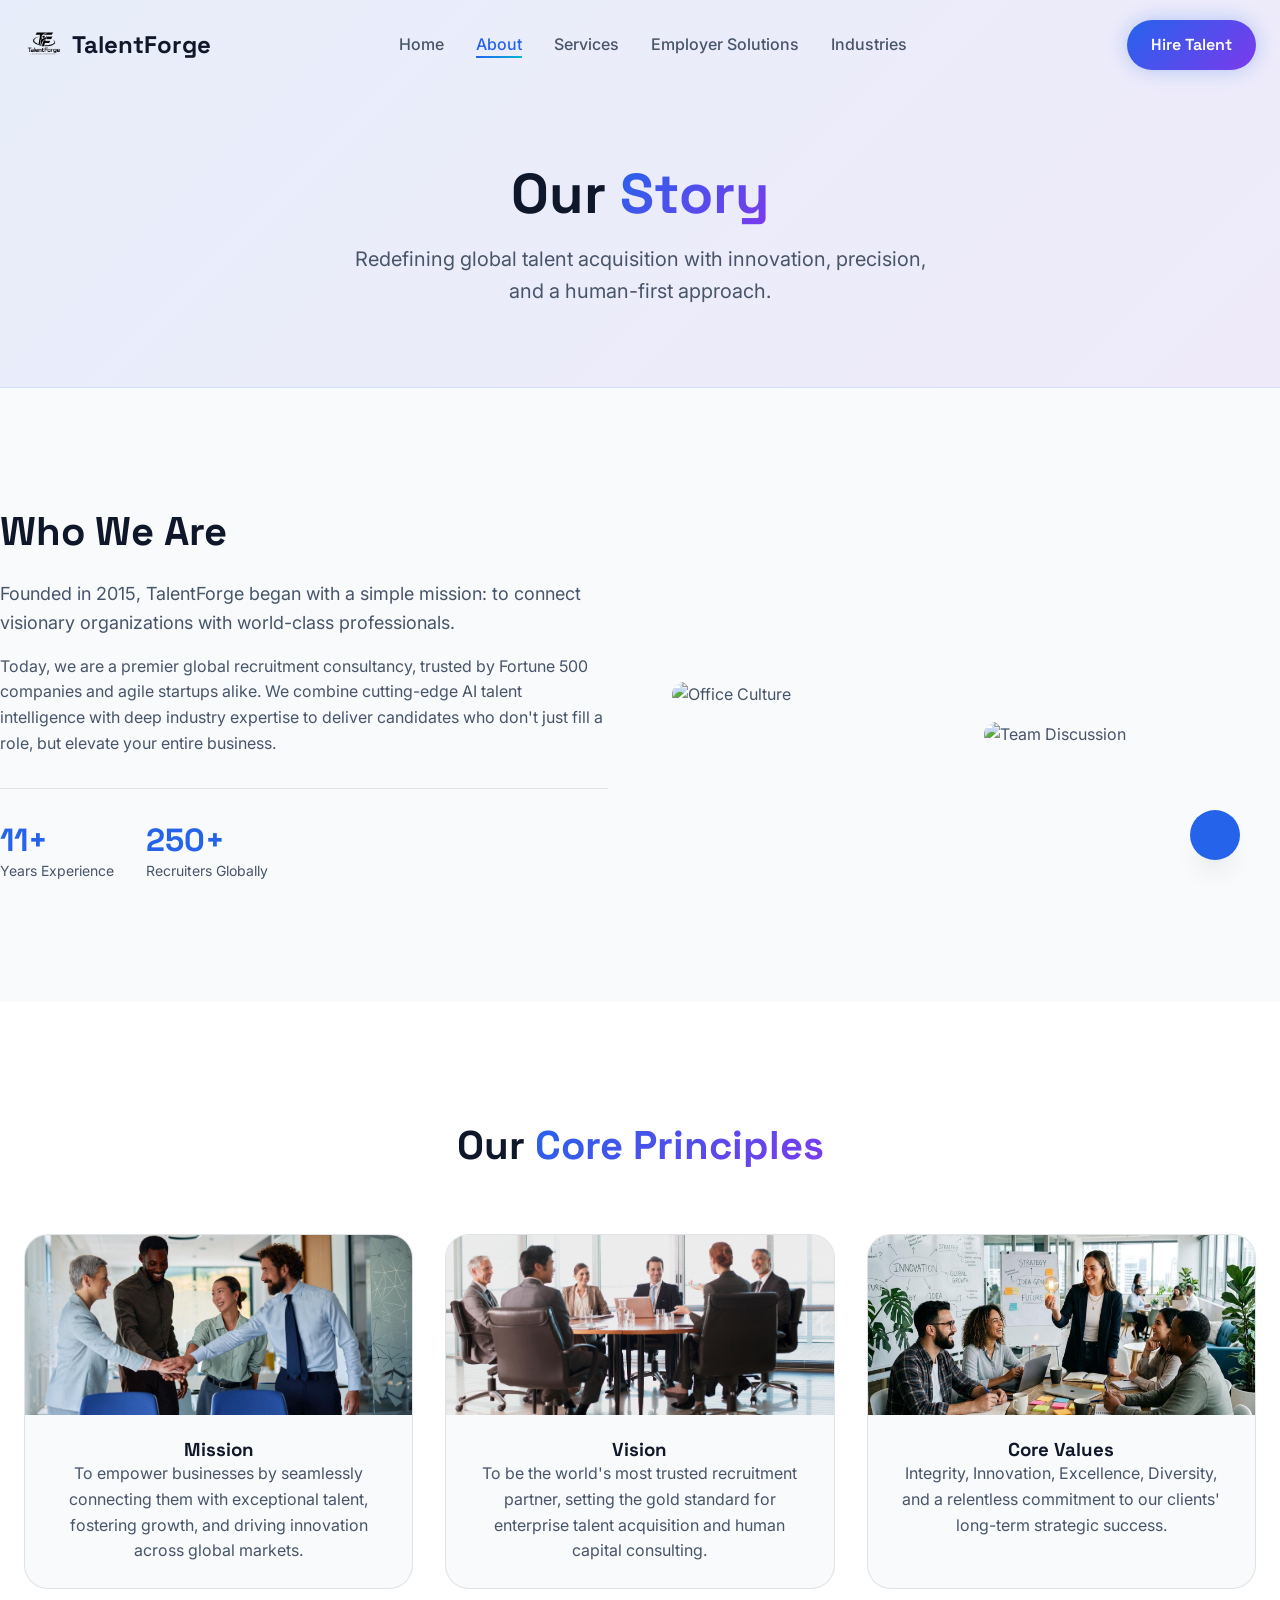
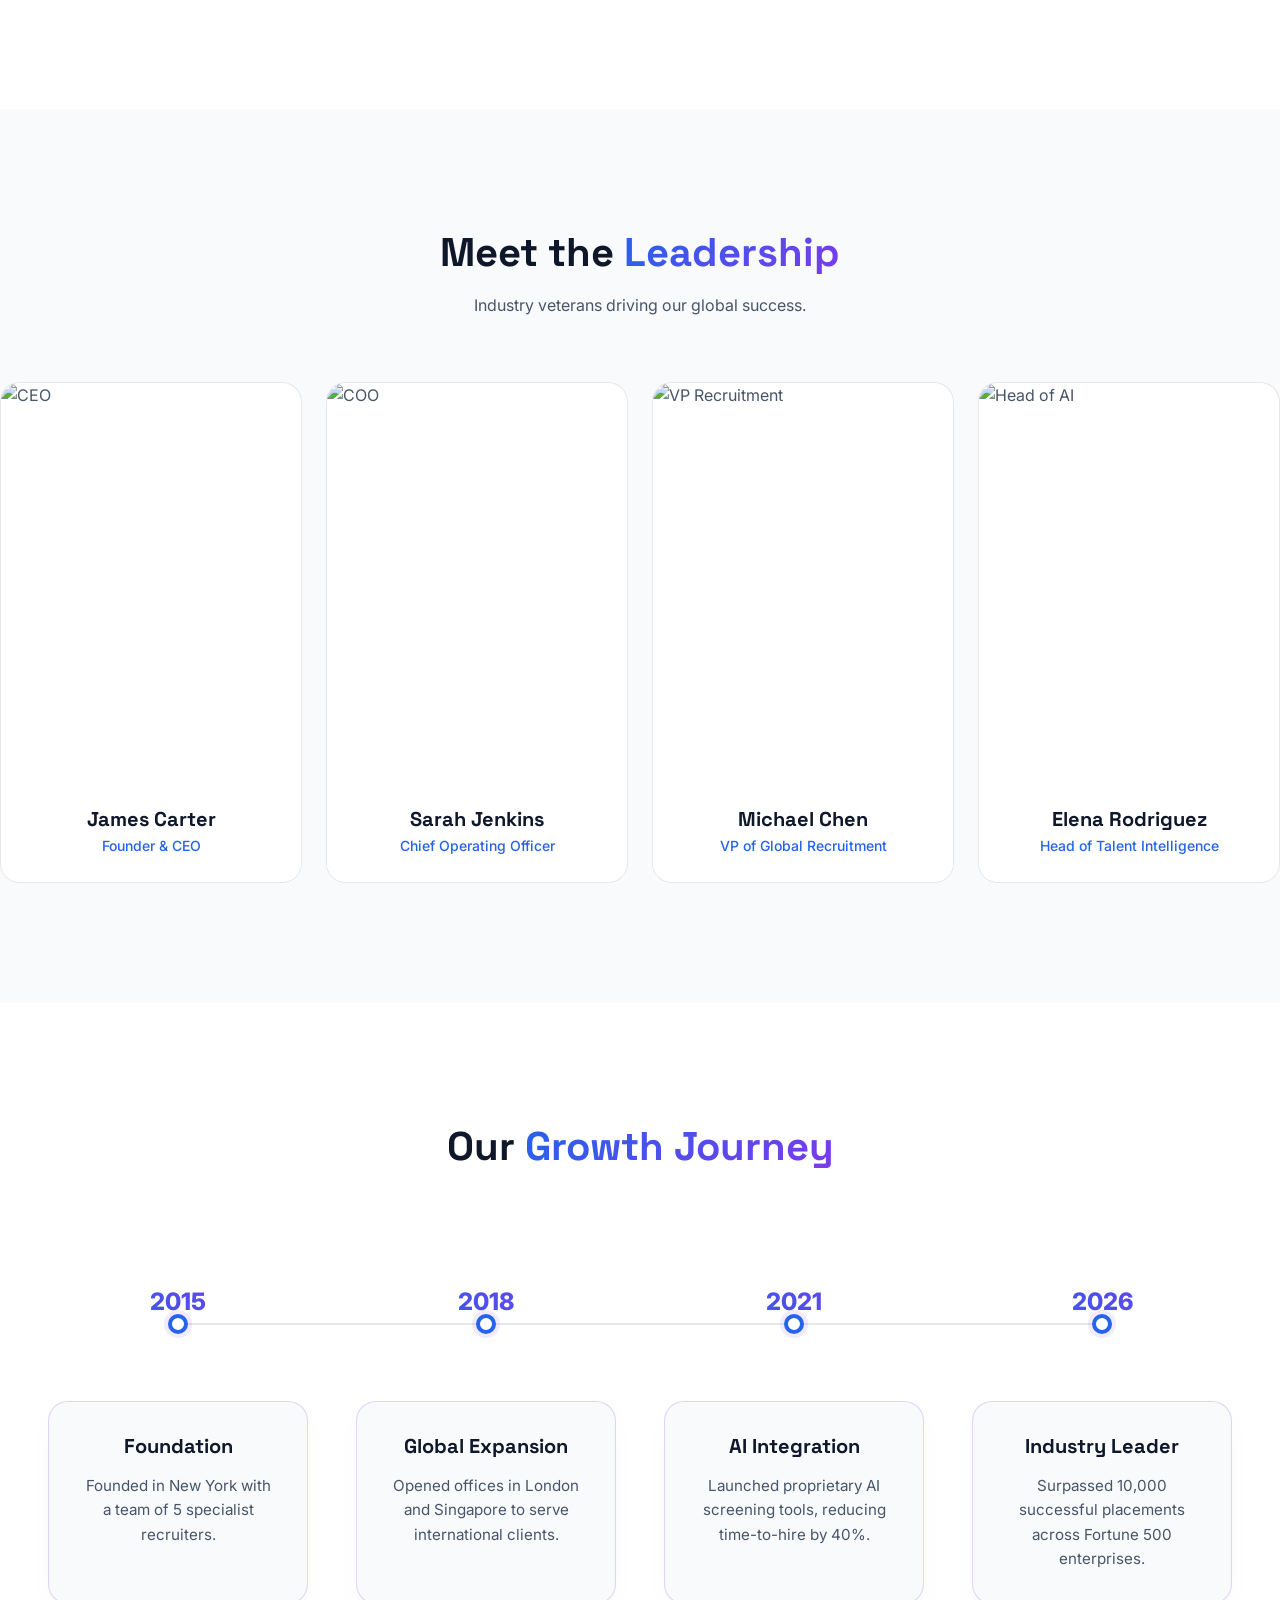
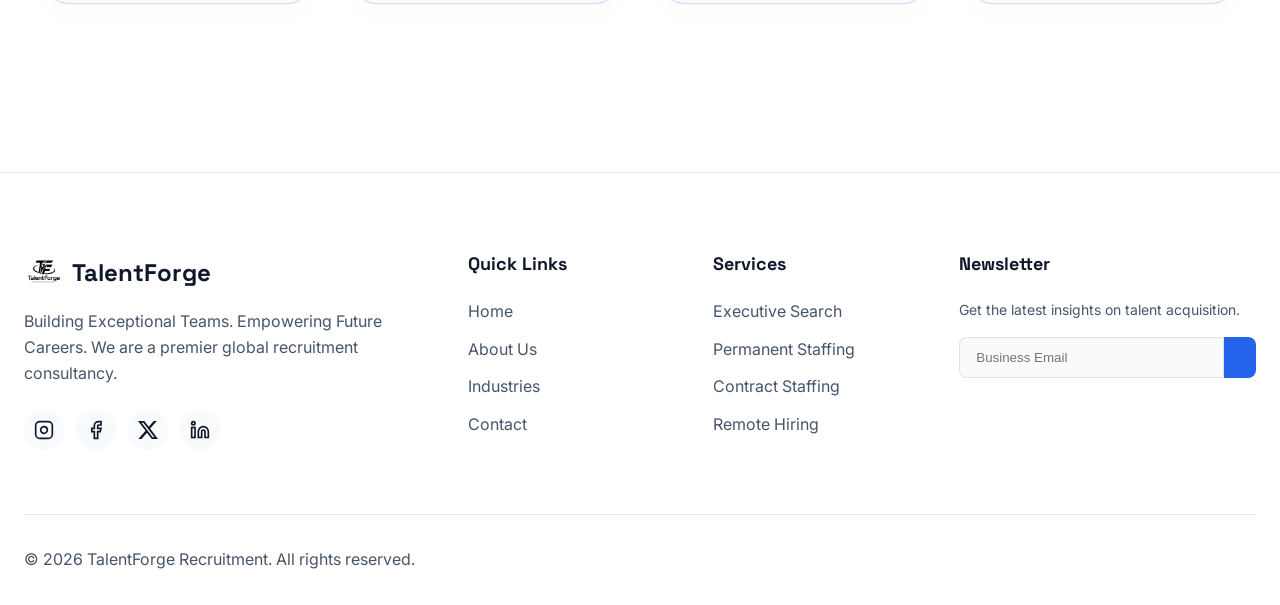
==== commit 2169d41c: "third commit" ====
--- a/about.html
+++ b/about.html
@@ -1,35 +1,32 @@
 <!DOCTYPE html>
 <html lang="en">
+
 <head>
     <meta charset="UTF-8">
     <meta name="viewport" content="width=device-width, initial-scale=1.0">
     <title>About Us | TalentForge Recruitment</title>
-    
-    <link href="https://unpkg.com/aos@2.3.1/dist/aos.css" rel="stylesheet">
     <link rel="stylesheet" href="./css/style.css">
+<link rel="icon" type="image/png" href="./images/website-logo.png">
 </head>
+
 <body>
     <div class="scroll-progress" id="scroll-progress"></div>
 
     <nav class="navbar">
         <div class="container nav-container">
-            <a href="index.html" class="logo">
-                <i data-lucide="layers" class="logo-icon"></i>
-                TalentForge
-            </a>
-            
+            <a href="index.html" class="logo"><img src="./images/website-logo.png" alt="TalentForge Logo" style="height: 40px; width: auto; object-fit: contain; background: transparent; display: block;"> TalentForge</a>
+
             <ul class="nav-links">
                 <li><a href="index.html" class="nav-link">Home</a></li>
                 <li><a href="about.html" class="nav-link active">About</a></li>
                 <li><a href="services.html" class="nav-link">Services</a></li>
                 <li><a href="employer-solutions.html" class="nav-link">Employer Solutions</a></li>
                 <li><a href="industries.html" class="nav-link">Industries</a></li>
-                <li><a href="contact.html" class="nav-link">Contact</a></li>
             </ul>
 
             <div class="nav-actions">
                 <button class="theme-toggle" id="theme-toggle"><i data-lucide="moon"></i></button>
-                <a href="contact.html" class="btn btn-primary">Hire Talent</a>
+                <a href="hire-talent.html" class="btn btn-primary">Hire Talent</a>
                 <button class="mobile-menu-btn"><i data-lucide="menu"></i></button>
             </div>
         </div>
@@ -37,7 +34,7 @@
 
     <!-- Page Hero -->
     <header class="page-hero">
-        <div class="container" data-aos="fade-up">
+        <div class="container">
             <h1>Our <span class="text-gradient">Story</span></h1>
             <p>Redefining global talent acquisition with innovation, precision, and a human-first approach.</p>
         </div>
@@ -46,29 +43,39 @@
     <!-- Section 1: Company Story -->
     <section class="company-story container">
         <div class="story-grid">
-            <div data-aos="fade-right">
+            <div>
                 <h2 style="font-size: 2.5rem; margin-bottom: 1.5rem;">Who We Are</h2>
-                <p style="margin-bottom: 1rem; font-size: 1.125rem;">Founded in 2015, TalentForge began with a simple mission: to connect visionary organizations with world-class professionals.</p>
-                <p style="margin-bottom: 2rem;">Today, we are a premier global recruitment consultancy, trusted by Fortune 500 companies and agile startups alike. We combine cutting-edge AI talent intelligence with deep industry expertise to deliver candidates who don't just fill a role, but elevate your entire business.</p>
-                
+                <p style="margin-bottom: 1rem; font-size: 1.125rem;">Founded in 2015, TalentForge began with a simple
+                    mission: to connect visionary organizations with world-class professionals.</p>
+                <p style="margin-bottom: 2rem;">Today, we are a premier global recruitment consultancy, trusted by
+                    Fortune 500 companies and agile startups alike. We combine cutting-edge AI talent intelligence with
+                    deep industry expertise to deliver candidates who don't just fill a role, but elevate your entire
+                    business.</p>
+
                 <div style="display: flex; gap: 2rem; border-top: 1px solid var(--color-border); padding-top: 2rem;">
                     <div>
-                        <h4 style="font-size: 2rem; color: var(--color-primary); font-family: 'Space Grotesk', sans-serif;">11+</h4>
+                        <h4
+                            style="font-size: 2rem; color: var(--color-primary); font-family: 'Space Grotesk', sans-serif;">
+                            11+</h4>
                         <p style="font-size: 0.875rem;">Years Experience</p>
                     </div>
                     <div>
-                        <h4 style="font-size: 2rem; color: var(--color-primary); font-family: 'Space Grotesk', sans-serif;">250+</h4>
+                        <h4
+                            style="font-size: 2rem; color: var(--color-primary); font-family: 'Space Grotesk', sans-serif;">
+                            250+</h4>
                         <p style="font-size: 0.875rem;">Recruiters Globally</p>
                     </div>
                 </div>
             </div>
-            
-            <div class="story-images" data-aos="fade-left">
+
+            <div class="story-images">
                 <div class="story-img-wrap">
-                    <img src="https://images.unsplash.com/photo-1542744173-8e7e53415bb0?auto=format&fit=crop&w=600&q=80" alt="Office Culture">
+                    <img src="https://images.unsplash.com/photo-1542744173-8e7e53415bb0?auto=format&fit=crop&w=600&q=80"
+                        alt="Office Culture">
                 </div>
                 <div class="story-img-wrap">
-                    <img src="https://images.unsplash.com/photo-1522071820081-009f0129c71c?auto=format&fit=crop&w=600&q=80" alt="Team Discussion">
+                    <img src="https://images.unsplash.com/photo-1522071820081-009f0129c71c?auto=format&fit=crop&w=600&q=80"
+                        alt="Team Discussion">
                 </div>
             </div>
         </div>
@@ -77,25 +84,40 @@
     <!-- Section 2: Mission Vision Values -->
     <section class="mvv-section">
         <div class="container">
-            <div class="section-header" data-aos="fade-up">
+            <div class="section-header">
                 <h2>Our <span class="text-gradient">Core Principles</span></h2>
             </div>
-            
+
             <div class="mvv-grid">
-                <div class="mvv-card" data-aos="fade-up" data-aos-delay="100">
-                    <div class="mvv-icon"><i data-lucide="target"></i></div>
-                    <h3>Mission</h3>
-                    <p>To empower businesses by seamlessly connecting them with exceptional talent, fostering growth, and driving innovation across global markets.</p>
-                </div>
-                <div class="mvv-card" data-aos="fade-up" data-aos-delay="200">
-                    <div class="mvv-icon"><i data-lucide="eye"></i></div>
-                    <h3>Vision</h3>
-                    <p>To be the world's most trusted recruitment partner, setting the gold standard for enterprise talent acquisition and human capital consulting.</p>
-                </div>
-                <div class="mvv-card" data-aos="fade-up" data-aos-delay="300">
-                    <div class="mvv-icon"><i data-lucide="award"></i></div>
-                    <h3>Core Values</h3>
-                    <p>Integrity, Innovation, Excellence, Diversity, and a relentless commitment to our clients' long-term strategic success.</p>
+                <div class="mvv-card"
+                    style="padding: 0; overflow: hidden; display: flex; flex-direction: column;">
+                    <img src="images/Mission.png" alt="Mission"
+                        style="width: 100%; height: 180px; display: block; margin: 0; object-fit: cover;">
+                    <div style="padding: 24px;">
+                        <h3 style="margin-top: 0;">Mission</h3>
+                        <p style="margin-bottom: 0;">To empower businesses by seamlessly connecting them with
+                            exceptional talent, fostering growth, and driving innovation across global markets.</p>
+                    </div>
+                </div>
+                <div class="mvv-card"
+                    style="padding: 0; overflow: hidden; display: flex; flex-direction: column;">
+                    <img src="images/Vision.png" alt="Vision"
+                        style="width: 100%; height: 180px; display: block; margin: 0; object-fit: cover;">
+                    <div style="padding: 24px;">
+                        <h3 style="margin-top: 0;">Vision</h3>
+                        <p style="margin-bottom: 0;">To be the world's most trusted recruitment partner, setting the
+                            gold standard for enterprise talent acquisition and human capital consulting.</p>
+                    </div>
+                </div>
+                <div class="mvv-card"
+                    style="padding: 0; overflow: hidden; display: flex; flex-direction: column;">
+                    <img src="images/Core Values.png" alt="Core Values"
+                        style="width: 100%; height: 180px; display: block; margin: 0; object-fit: cover;">
+                    <div style="padding: 24px;">
+                        <h3 style="margin-top: 0;">Core Values</h3>
+                        <p style="margin-bottom: 0;">Integrity, Innovation, Excellence, Diversity, and a relentless
+                            commitment to our clients' long-term strategic success.</p>
+                    </div>
                 </div>
             </div>
         </div>
@@ -103,14 +125,15 @@
 
     <!-- Section 3: Leadership Team -->
     <section class="leadership-section container">
-        <div class="section-header" data-aos="fade-up">
+        <div class="section-header">
             <h2>Meet the <span class="text-gradient">Leadership</span></h2>
             <p>Industry veterans driving our global success.</p>
         </div>
-        
+
         <div class="team-grid">
-            <div class="team-card" data-aos="zoom-in" data-aos-delay="100">
-                <img src="https://images.unsplash.com/photo-1560250097-0b93528c311a?auto=format&fit=crop&w=500&q=80" alt="CEO" class="team-img">
+            <div class="team-card">
+                <img src="https://images.unsplash.com/photo-1560250097-0b93528c311a?auto=format&fit=crop&w=500&q=80"
+                    alt="CEO" class="team-img">
                 <div class="team-social">
                     <a href="#"><i data-lucide="linkedin"></i></a>
                     <a href="#"><i data-lucide="twitter"></i></a>
@@ -120,9 +143,10 @@
                     <p>Founder & CEO</p>
                 </div>
             </div>
-            
-            <div class="team-card" data-aos="zoom-in" data-aos-delay="200">
-                <img src="https://images.unsplash.com/photo-1573496359142-b8d87734a5a2?auto=format&fit=crop&w=500&q=80" alt="COO" class="team-img">
+
+            <div class="team-card">
+                <img src="https://images.unsplash.com/photo-1573496359142-b8d87734a5a2?auto=format&fit=crop&w=500&q=80"
+                    alt="COO" class="team-img">
                 <div class="team-social">
                     <a href="#"><i data-lucide="linkedin"></i></a>
                 </div>
@@ -131,9 +155,10 @@
                     <p>Chief Operating Officer</p>
                 </div>
             </div>
-            
-            <div class="team-card" data-aos="zoom-in" data-aos-delay="300">
-                <img src="https://images.unsplash.com/photo-1519085360753-af0119f7cbe7?auto=format&fit=crop&w=500&q=80" alt="VP Recruitment" class="team-img">
+
+            <div class="team-card">
+                <img src="https://images.unsplash.com/photo-1519085360753-af0119f7cbe7?auto=format&fit=crop&w=500&q=80"
+                    alt="VP Recruitment" class="team-img">
                 <div class="team-social">
                     <a href="#"><i data-lucide="linkedin"></i></a>
                 </div>
@@ -142,9 +167,10 @@
                     <p>VP of Global Recruitment</p>
                 </div>
             </div>
-            
-            <div class="team-card" data-aos="zoom-in" data-aos-delay="400">
-                <img src="https://images.unsplash.com/photo-1580489944761-15a19d654956?auto=format&fit=crop&w=500&q=80" alt="Head of AI" class="team-img">
+
+            <div class="team-card">
+                <img src="https://images.unsplash.com/photo-1580489944761-15a19d654956?auto=format&fit=crop&w=500&q=80"
+                    alt="Head of AI" class="team-img">
                 <div class="team-social">
                     <a href="#"><i data-lucide="linkedin"></i></a>
                 </div>
@@ -159,38 +185,42 @@
     <!-- Section 4: Company Growth Timeline -->
     <section class="growth-timeline-section">
         <div class="container">
-            <div class="section-header" data-aos="fade-up">
+            <div class="section-header">
                 <h2>Our <span class="text-gradient">Growth Journey</span></h2>
             </div>
-            
-            <div class="vertical-timeline">
-                <div class="v-node" data-aos="fade-up">
-                    <div class="v-point">2015</div>
-                    <div class="v-content">
+
+            <div class="modern-timeline">
+                <div class="mt-item">
+                    <div class="mt-year">2015</div>
+                    <div class="mt-dot"></div>
+                    <div class="mt-content">
                         <h3>Foundation</h3>
                         <p>Founded in New York with a team of 5 specialist recruiters.</p>
                     </div>
                 </div>
-                
-                <div class="v-node" data-aos="fade-up">
-                    <div class="v-point">2018</div>
-                    <div class="v-content">
+
+                <div class="mt-item">
+                    <div class="mt-year">2018</div>
+                    <div class="mt-dot"></div>
+                    <div class="mt-content">
                         <h3>Global Expansion</h3>
                         <p>Opened offices in London and Singapore to serve international clients.</p>
                     </div>
                 </div>
-                
-                <div class="v-node" data-aos="fade-up">
-                    <div class="v-point">2021</div>
-                    <div class="v-content">
+
+                <div class="mt-item">
+                    <div class="mt-year">2021</div>
+                    <div class="mt-dot"></div>
+                    <div class="mt-content">
                         <h3>AI Integration</h3>
                         <p>Launched proprietary AI screening tools, reducing time-to-hire by 40%.</p>
                     </div>
                 </div>
-                
-                <div class="v-node" data-aos="fade-up">
-                    <div class="v-point">2026</div>
-                    <div class="v-content">
+
+                <div class="mt-item">
+                    <div class="mt-year">2026</div>
+                    <div class="mt-dot"></div>
+                    <div class="mt-content">
                         <h3>Industry Leader</h3>
                         <p>Surpassed 10,000 successful placements across Fortune 500 enterprises.</p>
                     </div>
@@ -204,24 +234,66 @@
         <div class="container">
             <div class="footer-grid">
                 <div class="footer-brand">
-                    <a href="index.html" class="logo">
-                        <i data-lucide="layers" class="logo-icon"></i>
-                        TalentForge
-                    </a>
-                    <p>Building Exceptional Teams. Empowering Future Careers.</p>
-                </div>
-                <!-- Simplified for brevity, similar structure as index -->
-            </div>
+                    <a href="index.html" class="logo"><img src="./images/website-logo.png" alt="TalentForge Logo" style="height: 40px; width: auto; object-fit: contain; background: transparent; display: block;"> TalentForge</a>
+                    <p>Building Exceptional Teams. Empowering Future Careers. We are a premier global recruitment consultancy.</p>
+                                                            <div class="social-links">
+                        <a href="#" class="social-link" title="Instagram">
+                            <svg width="20" height="20" viewBox="0 0 24 24" style="fill: none; stroke: currentColor;"><rect x="2" y="2" width="20" height="20" rx="5" ry="5"></rect><path d="M16 11.37A4 4 0 1 1 12.63 8 4 4 0 0 1 16 11.37z"></path><line x1="17.5" y1="6.5" x2="17.51" y2="6.5"></line></svg>
+                        </a>
+                        <a href="#" class="social-link" title="Facebook">
+                            <svg width="20" height="20" viewBox="0 0 24 24" style="fill: none; stroke: currentColor;"><path d="M18 2h-3a5 5 0 0 0-5 5v3H7v4h3v8h4v-8h3l1-4h-4V7a1 1 0 0 1 1-1h3z"></path></svg>
+                        </a>
+                        <a href="#" class="social-link" title="X (Twitter)">
+                            <svg width="20" height="20" viewBox="0 0 24 24" style="fill: currentColor; stroke: none;"><path d="M18.901 1.153h3.68l-8.04 9.19L24 22.846h-7.406l-5.8-7.584-6.638 7.584H.474l8.6-9.83L0 1.154h7.594l5.243 6.932ZM17.61 20.644h2.039L6.486 3.24H4.298Z"/></svg>
+                        </a>
+                        <a href="#" class="social-link" title="LinkedIn">
+                            <svg width="20" height="20" viewBox="0 0 24 24" style="fill: none; stroke: currentColor;"><path d="M16 8a6 6 0 0 1 6 6v7h-4v-7a2 2 0 0 0-2-2 2 2 0 0 0-2 2v7h-4v-7a6 6 0 0 1 6-6z"></path><rect x="2" y="9" width="4" height="12"></rect><circle cx="4" cy="4" r="2"></circle></svg>
+                        </a>
+                    </div>
+                </div>
+                
+                <div>
+                    <h4 class="footer-title">Quick Links</h4>
+                    <div class="footer-links">
+                        <a href="index.html">Home</a>
+                        <a href="about.html">About Us</a>
+                        <a href="industries.html">Industries</a>
+                        <a href="hire-talent.html">Contact</a>
+                    </div>
+                </div>
+                
+                <div>
+                    <h4 class="footer-title">Services</h4>
+                    <div class="footer-links">
+                        <a href="services.html">Executive Search</a>
+                        <a href="services.html">Permanent Staffing</a>
+                        <a href="services.html">Contract Staffing</a>
+                        <a href="services.html">Remote Hiring</a>
+                    </div>
+                </div>
+                
+                <div>
+                    <h4 class="footer-title">Newsletter</h4>
+                    <p style="margin-bottom: 1rem; font-size: 0.875rem;">Get the latest insights on talent acquisition.</p>
+                    <form class="newsletter-form" onsubmit="event.preventDefault()">
+                        <input type="email" placeholder="Business Email" required>
+                        <button type="submit"><i data-lucide="send"></i></button>
+                    </form>
+                </div>
+            </div>
+            
             <div class="footer-bottom">
                 <p>&copy; 2026 TalentForge Recruitment. All rights reserved.</p>
-                <button class="back-to-top" id="backToTop"><i data-lucide="arrow-up"></i></button>
+                <button class="back-to-top" id="backToTop" aria-label="Back to Top">
+                    <i data-lucide="arrow-up"></i>
+                </button>
             </div>
         </div>
     </footer>
 
     <!-- Scripts -->
     <script src="https://unpkg.com/lucide@latest"></script>
-    <script src="https://unpkg.com/aos@2.3.1/dist/aos.js"></script>
     <script src="./js/script.js"></script>
 </body>
-</html>
+
+</html>
--- a/css/style.css
+++ b/css/style.css
@@ -12,11 +12,11 @@
   --color-border: rgba(15, 23, 42, 0.1);
   --color-glass: rgba(255, 255, 255, 0.7);
   --color-glass-border: rgba(255, 255, 255, 0.5);
-  
+
   /* Layout */
   --container-width: 1280px;
   --spacing-unit: 8px;
-  
+
   /* Shadows */
   --shadow-sm: 0 4px 6px -1px rgba(0, 0, 0, 0.05), 0 2px 4px -1px rgba(0, 0, 0, 0.03);
   --shadow-md: 0 10px 15px -3px rgba(0, 0, 0, 0.05), 0 4px 6px -2px rgba(0, 0, 0, 0.025);
@@ -32,14 +32,16 @@
   --color-border: rgba(255, 255, 255, 0.1);
   --color-glass: rgba(15, 23, 42, 0.7);
   --color-glass-border: rgba(255, 255, 255, 0.1);
-  
+
   --shadow-sm: 0 4px 6px -1px rgba(0, 0, 0, 0.5);
   --shadow-md: 0 10px 15px -3px rgba(0, 0, 0, 0.5);
   --shadow-lg: 0 20px 25px -5px rgba(0, 0, 0, 0.5);
 }
 
 /* Reset & Base */
-*, *::before, *::after {
+*,
+*::before,
+*::after {
   box-sizing: border-box;
   margin: 0;
   padding: 0;
@@ -59,7 +61,12 @@
   transition: background-color 0.3s ease, color 0.3s ease;
 }
 
-h1, h2, h3, h4, h5, h6 {
+h1,
+h2,
+h3,
+h4,
+h5,
+h6 {
   font-family: 'Space Grotesk', sans-serif;
   color: var(--color-heading);
   line-height: 1.2;
@@ -136,6 +143,17 @@
   box-shadow: var(--shadow-md);
 }
 
+.btn-outline {
+  background: transparent;
+  color: var(--color-heading);
+  border: 1px solid currentColor;
+}
+
+.btn-outline:hover {
+  background: rgba(255, 255, 255, 0.1);
+  transform: translateY(-2px);
+}
+
 /* Navigation */
 .navbar {
   position: fixed;
@@ -189,7 +207,8 @@
   transition: color 0.3s ease;
 }
 
-.nav-link:hover, .nav-link.active {
+.nav-link:hover,
+.nav-link.active {
   color: var(--color-primary);
 }
 
@@ -204,7 +223,8 @@
   transition: width 0.3s ease;
 }
 
-.nav-link:hover::after, .nav-link.active::after {
+.nav-link:hover::after,
+.nav-link.active::after {
   width: 100%;
 }
 
@@ -246,7 +266,7 @@
   position: fixed;
   width: 400px;
   height: 400px;
-  background: radial-gradient(circle, rgba(37,99,235,0.1) 0%, rgba(124,58,237,0.05) 40%, rgba(255,255,255,0) 70%);
+  background: radial-gradient(circle, rgba(37, 99, 235, 0.1) 0%, rgba(124, 58, 237, 0.05) 40%, rgba(255, 255, 255, 0) 70%);
   border-radius: 50%;
   pointer-events: none;
   z-index: 9999;
@@ -256,7 +276,7 @@
 }
 
 [data-theme="dark"] .mouse-glow {
-  background: radial-gradient(circle, rgba(37,99,235,0.15) 0%, rgba(124,58,237,0.1) 40%, rgba(15,23,42,0) 70%);
+  background: radial-gradient(circle, rgba(37, 99, 235, 0.15) 0%, rgba(124, 58, 237, 0.1) 40%, rgba(15, 23, 42, 0) 70%);
   mix-blend-mode: lighten;
 }
 
@@ -372,17 +392,22 @@
 }
 
 .back-to-top {
-  background: var(--color-surface);
-  border: 1px solid var(--color-border);
-  color: var(--color-heading);
-  width: 40px;
-  height: 40px;
+  position: fixed;
+  bottom: 40px;
+  right: 40px;
+  z-index: 9999;
+  background: var(--color-primary);
+  border: none;
+  color: #fff;
+  width: 50px;
+  height: 50px;
   border-radius: 50%;
   display: flex;
   align-items: center;
   justify-content: center;
   cursor: pointer;
   transition: all 0.3s ease;
+  box-shadow: var(--shadow-lg);
 }
 
 .back-to-top:hover {
@@ -414,7 +439,7 @@
   right: -5%;
   width: 50vw;
   height: 50vw;
-  background: radial-gradient(circle, rgba(37,99,235,0.2) 0%, rgba(255,255,255,0) 70%);
+  background: radial-gradient(circle, rgba(37, 99, 235, 0.2) 0%, rgba(255, 255, 255, 0) 70%);
 }
 
 .blob-2 {
@@ -422,17 +447,30 @@
   left: -5%;
   width: 40vw;
   height: 40vw;
-  background: radial-gradient(circle, rgba(124,58,237,0.2) 0%, rgba(255,255,255,0) 70%);
+  background: radial-gradient(circle, rgba(124, 58, 237, 0.2) 0%, rgba(255, 255, 255, 0) 70%);
   animation-delay: -5s;
 }
 
-[data-theme="dark"] .blob-1 { background: radial-gradient(circle, rgba(37,99,235,0.15) 0%, rgba(15,23,42,0) 70%); }
-[data-theme="dark"] .blob-2 { background: radial-gradient(circle, rgba(124,58,237,0.15) 0%, rgba(15,23,42,0) 70%); }
+[data-theme="dark"] .blob-1 {
+  background: radial-gradient(circle, rgba(37, 99, 235, 0.15) 0%, rgba(15, 23, 42, 0) 70%);
+}
+
+[data-theme="dark"] .blob-2 {
+  background: radial-gradient(circle, rgba(124, 58, 237, 0.15) 0%, rgba(15, 23, 42, 0) 70%);
+}
 
 @keyframes float {
-  0% { transform: translate(0, 0) rotate(0deg); }
-  50% { transform: translate(5%, 10%) rotate(180deg); }
-  100% { transform: translate(-5%, -10%) rotate(360deg); }
+  0% {
+    transform: translate(0, 0) rotate(0deg);
+  }
+
+  50% {
+    transform: translate(5%, 10%) rotate(180deg);
+  }
+
+  100% {
+    transform: translate(-5%, -10%) rotate(360deg);
+  }
 }
 
 /* Glass Card Base */
@@ -466,7 +504,7 @@
 
 .hero-grid {
   display: grid;
-  grid-template-columns: 1.2fr 0.8fr;
+  grid-template-columns: 1fr 1fr;
   gap: calc(var(--spacing-unit) * 8);
   align-items: center;
 }
@@ -539,8 +577,16 @@
   border: 1px solid var(--color-border);
 }
 
-.stat-1 { top: 10%; left: -10%; }
-.stat-2 { bottom: 15%; right: -5%; animation-delay: -3s; }
+.stat-1 {
+  top: 10%;
+  left: -10%;
+}
+
+.stat-2 {
+  bottom: 15%;
+  right: -5%;
+  animation-delay: -3s;
+}
 
 .stat-icon {
   width: 48px;
@@ -564,8 +610,13 @@
 }
 
 @keyframes floatStat {
-  0% { transform: translateY(0px); }
-  100% { transform: translateY(-15px); }
+  0% {
+    transform: translateY(0px);
+  }
+
+  100% {
+    transform: translateY(-15px);
+  }
 }
 
 /* Home Hiring Journey */
@@ -591,82 +642,94 @@
 .timeline-wrapper {
   position: relative;
   padding: calc(var(--spacing-unit) * 4) 0;
-  display: flex;
-  overflow-x: auto;
-  scroll-snap-type: x mandatory;
-  scrollbar-width: none; /* Firefox */
-}
-
-.timeline-wrapper::-webkit-scrollbar {
-  display: none; /* Chrome */
 }
 
 .timeline-track {
   display: flex;
+  flex-wrap: wrap;
+  justify-content: center;
   gap: calc(var(--spacing-unit) * 4);
   position: relative;
-  padding: 0 calc(var(--spacing-unit) * 2);
+  counter-reset: step;
 }
 
 .timeline-line {
-  position: absolute;
-  top: 50%;
-  left: 0;
-  height: 2px;
-  width: 100%;
-  background: var(--color-border);
-  z-index: 0;
+  display: none;
 }
 
 .timeline-progress {
-  position: absolute;
-  top: 50%;
-  left: 0;
-  height: 2px;
-  width: 0%;
-  background: linear-gradient(90deg, var(--color-primary), var(--color-accent));
-  z-index: 1;
-  box-shadow: var(--shadow-glow);
+  display: none;
 }
 
 .timeline-node {
-  min-width: 300px;
   position: relative;
   z-index: 2;
-  scroll-snap-align: center;
+  transition: all 0.3s ease;
+  display: flex;
+  flex-direction: column;
+  flex: 0 1 280px;
+}
+
+.timeline-node.node-bottom {
+  flex-direction: column-reverse;
+}
+
+.timeline-node.node-bottom .node-point {
+  margin: calc(var(--spacing-unit) * 3) auto 0;
+}
+
+.timeline-node:hover {
+  transform: translateY(-5px);
 }
 
 .node-point {
-  width: 24px;
-  height: 24px;
+  width: 48px;
+  height: 48px;
   border-radius: 50%;
   background: var(--color-surface);
-  border: 4px solid var(--color-primary);
+  border: 2px solid var(--color-primary);
   margin: 0 auto calc(var(--spacing-unit) * 3);
   position: relative;
   z-index: 2;
-  box-shadow: 0 0 0 4px var(--color-bg);
+  box-shadow: 0 4px 15px rgba(37, 99, 235, 0.15);
   transition: all 0.3s ease;
-}
-
-.node-point.active {
-  background: var(--color-primary);
-  box-shadow: 0 0 0 6px rgba(37,99,235,0.2);
+  display: flex;
+  align-items: center;
+  justify-content: center;
+  font-weight: 700;
+  font-size: 1.25rem;
+  color: var(--color-primary);
+}
+
+.node-point::before {
+  counter-increment: step;
+  content: counter(step);
+}
+
+.node-point.active,
+.timeline-node:hover .node-point {
+  background: linear-gradient(135deg, var(--color-primary), var(--color-secondary));
+  color: white;
+  border-color: transparent;
+  box-shadow: 0 0 0 8px rgba(37, 99, 235, 0.1);
+  transform: scale(1.1);
 }
 
 .node-content {
-  background: var(--color-bg);
-  padding: calc(var(--spacing-unit) * 3);
-  border-radius: 16px;
+  background: var(--color-surface);
+  padding: calc(var(--spacing-unit) * 4);
+  border-radius: 20px;
   border: 1px solid var(--color-border);
   text-align: center;
   transition: all 0.3s ease;
-}
-
-.node-content:hover {
-  transform: translateY(-5px);
+  box-shadow: var(--shadow-sm);
+  height: 100%;
+}
+
+.node-content:hover,
+.timeline-node:hover .node-content {
   border-color: var(--color-primary);
-  box-shadow: var(--shadow-md);
+  box-shadow: var(--shadow-lg), 0 10px 30px rgba(37, 99, 235, 0.1);
 }
 
 /* AI Talent Intelligence Dashboard */
@@ -714,7 +777,7 @@
   width: 48px;
   height: 48px;
   border-radius: 12px;
-  background: rgba(37,99,235,0.1);
+  background: rgba(37, 99, 235, 0.1);
   color: var(--color-primary);
   display: flex;
   align-items: center;
@@ -761,7 +824,7 @@
 .industry-overlay {
   position: absolute;
   inset: 0;
-  background: linear-gradient(to top, rgba(15,23,42,0.9) 0%, rgba(15,23,42,0.3) 100%);
+  background: linear-gradient(to top, rgba(15, 23, 42, 0.9) 0%, rgba(15, 23, 42, 0.3) 100%);
   display: flex;
   flex-direction: column;
   justify-content: flex-end;
@@ -796,7 +859,7 @@
   display: flex;
   justify-content: space-between;
   margin-bottom: calc(var(--spacing-unit) * 1);
-  border-bottom: 1px solid rgba(255,255,255,0.1);
+  border-bottom: 1px solid rgba(255, 255, 255, 0.1);
   padding-bottom: 4px;
 }
 
@@ -906,13 +969,13 @@
 }
 
 .cta-actions .btn-secondary {
-  background: rgba(255,255,255,0.1);
+  background: rgba(255, 255, 255, 0.1);
   color: #fff;
-  border-color: rgba(255,255,255,0.3);
+  border-color: rgba(255, 255, 255, 0.3);
 }
 
 .cta-actions .btn-secondary:hover {
-  background: rgba(255,255,255,0.2);
+  background: rgba(255, 255, 255, 0.2);
 }
 
 .cta-shapes {
@@ -923,13 +986,24 @@
 
 .cta-shape {
   position: absolute;
-  background: rgba(255,255,255,0.1);
+  background: rgba(255, 255, 255, 0.1);
   backdrop-filter: blur(5px);
   border-radius: 50%;
 }
 
-.shape-1 { width: 300px; height: 300px; top: -100px; left: -100px; }
-.shape-2 { width: 200px; height: 200px; bottom: -50px; right: 10%; }
+.shape-1 {
+  width: 300px;
+  height: 300px;
+  top: -100px;
+  left: -100px;
+}
+
+.shape-2 {
+  width: 200px;
+  height: 200px;
+  bottom: -50px;
+  right: 10%;
+}
 
 
 /* ==================== ABOUT PAGE ==================== */
@@ -937,8 +1011,9 @@
   padding-top: calc(var(--spacing-unit) * 20);
   padding-bottom: calc(var(--spacing-unit) * 10);
   text-align: center;
-  background: var(--color-surface);
-  border-bottom: 1px solid var(--color-border);
+  position: relative;
+  background: linear-gradient(135deg, rgba(37, 99, 235, 0.08) 0%, rgba(124, 58, 237, 0.08) 100%);
+  border-bottom: 1px solid rgba(37, 99, 235, 0.1);
 }
 
 .page-hero h1 {
@@ -1078,7 +1153,7 @@
 .team-social a {
   width: 32px;
   height: 32px;
-  background: rgba(255,255,255,0.9);
+  background: rgba(255, 255, 255, 0.9);
   color: #0F172A;
   border-radius: 50%;
   display: flex;
@@ -1133,16 +1208,51 @@
 .v-content {
   width: 45%;
   background: var(--color-bg);
-  padding: calc(var(--spacing-unit) * 3);
-  border-radius: 16px;
-  border: 1px solid var(--color-border);
+  padding: calc(var(--spacing-unit) * 4);
+  border-radius: 20px;
+  border: 1px solid rgba(124, 58, 237, 0.2);
+  box-shadow: 0 10px 30px rgba(0, 0, 0, 0.05);
+  transition: all 0.4s cubic-bezier(0.175, 0.885, 0.32, 1.275);
+  position: relative;
+  overflow: hidden;
+}
+
+[data-theme="dark"] .v-content {
+  background: rgba(15, 23, 42, 0.6);
+  backdrop-filter: blur(10px);
+  -webkit-backdrop-filter: blur(10px);
+  border-color: rgba(124, 58, 237, 0.3);
+  box-shadow: 0 10px 30px rgba(0, 0, 0, 0.2);
+}
+
+.v-content::before {
+  content: '';
+  position: absolute;
+  top: 0;
+  left: 0;
+  width: 100%;
+  height: 4px;
+  background: linear-gradient(90deg, var(--color-primary), var(--color-secondary));
+  transform: scaleX(0);
+  transform-origin: left;
+  transition: transform 0.4s ease;
+}
+
+.v-node:hover .v-content {
+  transform: translateY(-5px) scale(1.02);
+  border-color: rgba(124, 58, 237, 0.5);
+  box-shadow: 0 15px 40px rgba(124, 58, 237, 0.15);
+}
+
+.v-node:hover .v-content::before {
+  transform: scaleX(1);
 }
 
 .v-point {
-  width: 40px;
-  height: 40px;
-  background: var(--color-surface);
-  border: 4px solid var(--color-primary);
+  width: 50px;
+  height: 50px;
+  background: linear-gradient(135deg, var(--color-primary), var(--color-secondary));
+  border: 4px solid var(--color-surface);
   border-radius: 50%;
   position: absolute;
   left: 50%;
@@ -1152,11 +1262,188 @@
   align-items: center;
   justify-content: center;
   font-weight: 700;
-  font-size: 0.75rem;
-  color: var(--color-heading);
-}
-
-/* ==================== SERVICES PAGE ==================== */
+  font-size: 0.85rem;
+  color: #ffffff;
+  box-shadow: 0 0 0 4px rgba(124, 58, 237, 0.1), 0 10px 20px rgba(124, 58, 237, 0.2);
+  transition: all 0.4s cubic-bezier(0.175, 0.885, 0.32, 1.275);
+  z-index: 2;
+}
+
+.v-node:hover .v-point {
+  transform: translate(-50%, -50%) scale(1.15);
+  box-shadow: 0 0 0 6px rgba(124, 58, 237, 0.25), 0 15px 25px rgba(124, 58, 237, 0.4);
+}
+
+/* Modern Horizontal Timeline */
+.modern-timeline {
+  display: grid;
+  grid-template-columns: repeat(4, 1fr);
+  gap: 0;
+  padding: 3rem 0;
+}
+
+.mt-item {
+  position: relative;
+  padding: 0 1.5rem;
+  display: flex;
+  flex-direction: column;
+}
+
+.mt-item::before {
+  content: '';
+  position: absolute;
+  top: 40px;
+  left: 0;
+  width: 100%;
+  height: 2px;
+  background: var(--color-border);
+  z-index: 1;
+}
+
+.mt-item:first-child::before {
+  left: 50%;
+  width: 50%;
+}
+
+.mt-item:last-child::before {
+  width: 50%;
+}
+
+.mt-year {
+  font-size: 1.5rem;
+  font-weight: 800;
+  margin-bottom: 2rem;
+  text-align: center;
+  background: linear-gradient(45deg, var(--color-primary), var(--color-secondary));
+  -webkit-background-clip: text;
+  -webkit-text-fill-color: transparent;
+}
+
+.mt-dot {
+  width: 20px;
+  height: 20px;
+  background: var(--color-surface);
+  border: 4px solid var(--color-primary);
+  border-radius: 50%;
+  position: absolute;
+  top: 31px;
+  left: 50%;
+  transform: translateX(-50%);
+  z-index: 2;
+  box-shadow: 0 0 0 4px rgba(124, 58, 237, 0.1);
+  transition: all 0.3s ease;
+}
+
+.mt-item:hover .mt-dot {
+  background: var(--color-primary);
+  box-shadow: 0 0 0 8px rgba(124, 58, 237, 0.2);
+  transform: translateX(-50%) scale(1.2);
+}
+
+.mt-content {
+  margin-top: 3rem;
+  background: var(--color-bg);
+  border: 1px solid rgba(124, 58, 237, 0.2);
+  padding: 2rem;
+  border-radius: 20px;
+  box-shadow: 0 10px 30px rgba(0, 0, 0, 0.02);
+  transition: all 0.4s cubic-bezier(0.175, 0.885, 0.32, 1.275);
+  text-align: center;
+  position: relative;
+  overflow: hidden;
+  flex-grow: 1;
+}
+
+[data-theme="dark"] .mt-content {
+  background: rgba(15, 23, 42, 0.6);
+  backdrop-filter: blur(10px);
+  -webkit-backdrop-filter: blur(10px);
+}
+
+.mt-content::before {
+  content: '';
+  position: absolute;
+  top: 0;
+  left: 0;
+  width: 100%;
+  height: 4px;
+  background: linear-gradient(90deg, var(--color-primary), var(--color-secondary));
+  transform: scaleX(0);
+  transform-origin: left;
+  transition: transform 0.4s ease;
+}
+
+.mt-item:hover .mt-content {
+  transform: translateY(-10px);
+  box-shadow: 0 20px 40px rgba(124, 58, 237, 0.15);
+  border-color: rgba(124, 58, 237, 0.4);
+}
+
+.mt-item:hover .mt-content::before {
+  transform: scaleX(1);
+}
+
+.mt-content h3 {
+  font-size: 1.25rem;
+  margin-bottom: 1rem;
+}
+
+.mt-content p {
+  font-size: 0.95rem;
+  color: var(--color-text);
+  margin-bottom: 0;
+}
+
+@media (max-width: 992px) {
+  .modern-timeline {
+    grid-template-columns: 1fr;
+    gap: 0;
+    padding-left: 1rem;
+  }
+
+  .mt-item {
+    padding-bottom: 2rem;
+  }
+
+  .mt-item::before {
+    top: 0;
+    left: 40px;
+    width: 2px;
+    height: 100%;
+  }
+
+  .mt-item:first-child::before,
+  .mt-item:last-child::before {
+    left: 40px;
+    width: 2px;
+    height: 100%;
+    top: 0;
+  }
+
+  .mt-year {
+    text-align: left;
+    margin-bottom: 0.5rem;
+    padding-left: 70px;
+    padding-top: 15px;
+  }
+
+  .mt-dot {
+    top: 25px;
+    left: 31px;
+    transform: none;
+  }
+
+  .mt-item:hover .mt-dot {
+    transform: scale(1.2);
+  }
+
+  .mt-content {
+    margin-top: 0.5rem;
+    margin-left: 70px;
+    text-align: left;
+  }
+}
+
 .services-grid-section {
   padding: calc(var(--spacing-unit) * 15) 0;
 }
@@ -1168,42 +1455,51 @@
 }
 
 .service-card {
-  padding: calc(var(--spacing-unit) * 4);
   background: var(--color-surface);
   border-radius: 24px;
   border: 1px solid var(--color-border);
   transition: all 0.3s ease;
   position: relative;
   overflow: hidden;
+  display: flex;
+  flex-direction: column;
 }
 
 .service-card:hover {
-  background: var(--color-primary);
-  color: #fff;
   transform: translateY(-5px);
-}
-
-.service-card:hover h3, 
-.service-card:hover p,
-.service-card:hover .service-icon {
-  color: #fff;
-}
-
-.service-icon {
-  width: 56px;
-  height: 56px;
-  background: rgba(37,99,235,0.1);
-  color: var(--color-primary);
-  border-radius: 16px;
-  display: flex;
-  align-items: center;
-  justify-content: center;
-  margin-bottom: calc(var(--spacing-unit) * 3);
-  transition: all 0.3s ease;
-}
-
-.service-card:hover .service-icon {
-  background: rgba(255,255,255,0.2);
+  box-shadow: 0 15px 35px rgba(0, 0, 0, 0.08);
+  border-color: var(--color-primary);
+}
+
+.service-card-img-wrap {
+  width: 100%;
+  height: 200px;
+  overflow: hidden;
+}
+
+.service-card-img-wrap img {
+  width: 100%;
+  height: 100%;
+  object-fit: cover;
+  transition: transform 0.5s ease;
+}
+
+.service-card:hover .service-card-img-wrap img {
+  transform: scale(1.05);
+}
+
+.service-card-content {
+  padding: calc(var(--spacing-unit) * 4);
+  flex: 1;
+  display: flex;
+  flex-direction: column;
+}
+
+.service-card-content h3 {
+  margin-bottom: calc(var(--spacing-unit) * 2);
+  font-size: 1.1rem;
+  white-space: nowrap;
+  letter-spacing: -0.02em;
 }
 
 /* Workflow Diagram */
@@ -1212,70 +1508,115 @@
   background: var(--color-surface);
 }
 
-.workflow-container {
+.advanced-workflow-grid {
+  display: flex;
+  flex-wrap: wrap;
+  gap: 2rem;
+  margin-top: 4rem;
+}
+
+.aw-step {
+  background: var(--color-bg);
+  border: 1px solid rgba(124, 58, 237, 0.1);
+  border-radius: 24px;
+  padding: 3rem 2rem;
+  position: relative;
+  overflow: hidden;
+  transition: all 0.4s cubic-bezier(0.175, 0.885, 0.32, 1.275);
+  box-shadow: 0 10px 30px rgba(0, 0, 0, 0.03);
   display: flex;
   flex-direction: column;
-  gap: calc(var(--spacing-unit) * 2);
-  max-width: 800px;
-  margin: 0 auto;
-}
-
-.workflow-item {
-  background: var(--color-bg);
-  border: 1px solid var(--color-border);
-  border-radius: 16px;
-  overflow: hidden;
-  transition: all 0.3s ease;
-}
-
-.workflow-header {
-  padding: calc(var(--spacing-unit) * 3) calc(var(--spacing-unit) * 4);
-  display: flex;
-  align-items: center;
-  gap: calc(var(--spacing-unit) * 3);
-  cursor: pointer;
-}
-
-.workflow-num {
-  width: 40px;
-  height: 40px;
-  background: var(--color-primary);
-  color: #fff;
+}
+
+.aw-step:nth-child(1),
+.aw-step:nth-child(2) {
+  width: calc(50% - 1rem);
+}
+
+.aw-step:nth-child(3),
+.aw-step:nth-child(4),
+.aw-step:nth-child(5) {
+  width: calc(33.333% - 1.333rem);
+}
+
+.aw-step:nth-child(6),
+.aw-step:nth-child(7) {
+  width: calc(50% - 1rem);
+}
+
+@media (max-width: 992px) {
+  .aw-step:nth-child(n) {
+    width: 100%;
+  }
+}
+
+.aw-step::before {
+  content: attr(data-step);
+  position: absolute;
+  bottom: -20px;
+  right: -10px;
+  font-size: 10rem;
+  font-weight: 900;
+  line-height: 1;
+  color: var(--color-primary);
+  opacity: 0.03;
+  transition: all 0.5s ease;
+  z-index: 0;
+  pointer-events: none;
+}
+
+.aw-step:hover::before {
+  opacity: 0.08;
+  transform: scale(1.1) rotate(-5deg);
+}
+
+.aw-content {
+  position: relative;
+  z-index: 1;
+}
+
+.aw-title {
+  margin-bottom: 1rem;
+  display: flex;
+  align-items: center;
+  gap: 1rem;
+}
+
+.aw-title h3 {
+  font-size: 1.5rem;
+  margin: 0;
+}
+
+.aw-dot {
+  width: 12px;
+  height: 12px;
   border-radius: 50%;
-  display: flex;
-  align-items: center;
-  justify-content: center;
-  font-weight: 700;
-  font-family: 'Space Grotesk', sans-serif;
-}
-
-.workflow-header h3 {
+  background: linear-gradient(135deg, var(--color-primary), var(--color-secondary));
+  box-shadow: 0 0 10px var(--color-primary);
+  flex-shrink: 0;
+}
+
+.aw-text {
+  color: var(--color-text);
+  line-height: 1.7;
   margin: 0;
-  flex: 1;
-}
-
-.workflow-icon {
-  transition: transform 0.3s ease;
-}
-
-.workflow-item.active .workflow-icon {
-  transform: rotate(180deg);
-}
-
-.workflow-item.active {
-  border-color: var(--color-primary);
-}
-
-.workflow-body {
-  padding: 0 calc(var(--spacing-unit) * 4);
-  max-height: 0;
-  overflow: hidden;
-  transition: max-height 0.3s ease, padding 0.3s ease;
-}
-
-.workflow-item.active .workflow-body {
-  padding: 0 calc(var(--spacing-unit) * 4) calc(var(--spacing-unit) * 3);
-  max-height: 200px; /* arbitrary height for animation */
+}
+
+.aw-step:hover {
+  transform: translateY(-10px);
+  box-shadow: 0 20px 40px rgba(124, 58, 237, 0.1);
+  border-color: rgba(124, 58, 237, 0.4);
+  background: linear-gradient(145deg, var(--color-bg), rgba(124, 58, 237, 0.02));
+}
+
+[data-theme="dark"] .aw-step {
+  background: rgba(15, 23, 42, 0.6);
+  backdrop-filter: blur(10px);
+  -webkit-backdrop-filter: blur(10px);
+}
+
+[data-theme="dark"] .aw-step:hover {
+  background: linear-gradient(145deg, rgba(15, 23, 42, 0.8), rgba(124, 58, 237, 0.1));
 }
 
 /* ==================== INDUSTRIES PAGE ==================== */
@@ -1292,11 +1633,12 @@
   border-radius: 24px;
   overflow: hidden;
 }
+
 .map-container::before {
   content: '';
   position: absolute;
   inset: 0;
-  background: rgba(15,23,42,0.8);
+  background: rgba(15, 23, 42, 0.8);
 }
 
 .map-pin {
@@ -1320,14 +1662,36 @@
 }
 
 @keyframes ripple {
-  0% { transform: scale(0.5); opacity: 1; }
-  100% { transform: scale(2); opacity: 0; }
-}
-
-.pin-1 { top: 30%; left: 20%; }
-.pin-2 { top: 40%; left: 50%; }
-.pin-3 { top: 60%; left: 70%; }
-.pin-4 { top: 25%; left: 80%; }
+  0% {
+    transform: scale(0.5);
+    opacity: 1;
+  }
+
+  100% {
+    transform: scale(2);
+    opacity: 0;
+  }
+}
+
+.pin-1 {
+  top: 30%;
+  left: 20%;
+}
+
+.pin-2 {
+  top: 40%;
+  left: 50%;
+}
+
+.pin-3 {
+  top: 60%;
+  left: 70%;
+}
+
+.pin-4 {
+  top: 25%;
+  left: 80%;
+}
 
 .map-tooltip {
   position: absolute;
@@ -1349,9 +1713,23 @@
   transform: translateX(-50%) translateY(0);
 }
 
-.map-tooltip h4 { margin-bottom: 4px; font-size: 1rem; color: var(--color-heading); }
-.map-tooltip p { font-size: 0.75rem; margin: 0; color: var(--color-text); }
-.map-tooltip hr { margin: 8px 0; border-color: var(--color-border); border-bottom: none; }
+.map-tooltip h4 {
+  margin-bottom: 4px;
+  font-size: 1rem;
+  color: var(--color-heading);
+}
+
+.map-tooltip p {
+  font-size: 0.75rem;
+  margin: 0;
+  color: var(--color-text);
+}
+
+.map-tooltip hr {
+  margin: 8px 0;
+  border-color: var(--color-border);
+  border-bottom: none;
+}
 
 /* Industry Stats */
 .ind-stats-section {
@@ -1419,7 +1797,7 @@
 .c-icon {
   width: 48px;
   height: 48px;
-  background: rgba(37,99,235,0.1);
+  background: rgba(37, 99, 235, 0.1);
   color: var(--color-primary);
   border-radius: 12px;
   display: flex;
@@ -1428,8 +1806,13 @@
   flex-shrink: 0;
 }
 
-.c-details h4 { margin-bottom: 4px; }
-.c-details p { margin: 0; }
+.c-details h4 {
+  margin-bottom: 4px;
+}
+
+.c-details p {
+  margin: 0;
+}
 
 .contact-form {
   background: var(--color-surface);
@@ -1527,7 +1910,7 @@
   opacity: 0.9;
 }
 
-.hero-actions {
+.employer-hero .hero-actions {
   display: flex;
   gap: 1.5rem;
   justify-content: center;
@@ -1663,6 +2046,7 @@
 }
 
 .timeline-line {
+  display: block;
   position: absolute;
   left: 50%;
   transform: translateX(-50%);
@@ -1804,41 +2188,803 @@
   border: 1px solid rgba(96, 165, 250, 0.2);
 }
 
+/* ==================== EMPLOYER ADVANTAGE (Asymmetric Layout) ==================== */
+.employer-advantage-section {
+  padding: calc(var(--spacing-unit) * 15) 0;
+  position: relative;
+  background: var(--color-bg);
+  overflow: hidden;
+}
+
+.ea-container {
+  display: flex;
+  gap: 4rem;
+  align-items: flex-start;
+  position: relative;
+  z-index: 2;
+}
+
+.ea-left {
+  flex: 1;
+  position: sticky;
+  top: 120px;
+}
+
+.ea-left h2 {
+  font-size: 3rem;
+  margin-bottom: 1.5rem;
+  line-height: 1.2;
+}
+
+.ea-left p {
+  font-size: 1.2rem;
+  color: var(--color-text);
+  margin-bottom: 2rem;
+  max-width: 450px;
+}
+
+.ea-right {
+  flex: 1.2;
+  display: flex;
+  flex-direction: column;
+  gap: 2rem;
+}
+
+.ea-card {
+  background: var(--color-surface);
+  border: 1px solid var(--color-border);
+  border-radius: 24px;
+  padding: 3rem;
+  display: flex;
+  gap: 2rem;
+  transition: all 0.4s cubic-bezier(0.175, 0.885, 0.32, 1.275);
+  position: relative;
+  overflow: hidden;
+}
+
+.ea-card::before {
+  content: '';
+  position: absolute;
+  top: 0;
+  left: 0;
+  width: 4px;
+  height: 100%;
+  background: linear-gradient(to bottom, var(--color-primary), var(--color-secondary));
+  opacity: 0;
+  transition: opacity 0.3s ease;
+}
+
+.ea-card:hover {
+  transform: translateX(-10px);
+  box-shadow: 20px 20px 40px rgba(0, 0, 0, 0.05);
+  border-color: rgba(124, 58, 237, 0.2);
+}
+
+.ea-card:hover::before {
+  opacity: 1;
+}
+
+.ea-icon-wrap {
+  width: 64px;
+  height: 64px;
+  border-radius: 16px;
+  background: rgba(124, 58, 237, 0.1);
+  color: var(--color-primary);
+  display: flex;
+  align-items: center;
+  justify-content: center;
+  flex-shrink: 0;
+}
+
+.ea-card-content h3 {
+  font-size: 1.5rem;
+  margin-bottom: 1rem;
+}
+
+.ea-card-content p {
+  color: var(--color-text);
+  line-height: 1.7;
+  margin: 0;
+}
+
+@media (max-width: 992px) {
+  .ea-container {
+    flex-direction: column;
+  }
+
+  .ea-left {
+    position: static;
+    margin-bottom: 3rem;
+  }
+
+  .ea-card {
+    flex-direction: column;
+    gap: 1.5rem;
+    padding: 2rem;
+  }
+
+  .ea-card .ea-icon-wrap {
+    margin: 0 auto;
+  }
+}
+
+[data-theme="dark"] .ea-card {
+  background: rgba(15, 23, 42, 0.4);
+}
+
 /* Responsive */
 @media (max-width: 1024px) {
-  .hero-grid, .story-grid, .contact-grid, .ind-stats-grid { grid-template-columns: 1fr; }
-  .dashboard-grid { grid-template-columns: repeat(2, 1fr); }
-  .industry-grid { grid-template-columns: repeat(2, 1fr); }
-  .team-grid { grid-template-columns: repeat(2, 1fr); }
-  .mvv-grid { grid-template-columns: 1fr; }
-  .footer-grid { grid-template-columns: 1fr 1fr; }
-  .solutions-grid { grid-template-columns: repeat(2, 1fr); }
-  .hero-stats-glass { grid-template-columns: repeat(2, 1fr); gap: 1.5rem; }
+
+  .nav-links,
+  .nav-actions .btn,
+  .nav-actions .theme-toggle {
+    display: none;
+  }
+
+  .nav-links.active {
+    display: flex;
+    flex-direction: column;
+    align-items: center;
+    text-align: center;
+    position: absolute;
+    top: 100%;
+    left: 0;
+    right: 0;
+    background: var(--color-surface);
+    padding: 2rem;
+    gap: 1.5rem;
+    border-bottom: 1px solid var(--color-border);
+    box-shadow: var(--shadow-md);
+    z-index: 1000;
+  }
+
+  .mobile-menu-btn {
+    display: block;
+  }
+
+  .hero-grid,
+  .story-grid,
+  .contact-grid,
+  .ind-stats-grid {
+    grid-template-columns: 1fr;
+  }
+
+  .hero-visuals {
+    display: flex;
+    flex-direction: column;
+    align-items: center;
+    gap: 1.5rem;
+  }
+
+  .floating-stat {
+    position: static;
+    transform: none;
+    width: 100%;
+    max-width: 320px;
+    justify-content: center;
+    animation: none;
+  }
+
+  .stat-1 {
+    order: 1;
+  }
+
+  .hero-img-wrap {
+    order: 2;
+    width: 100%;
+  }
+
+  .stat-2 {
+    order: 3;
+  }
+
+  .company-story .story-grid > div:first-child {
+    text-align: center;
+  }
+  
+  .company-story .story-grid > div:first-child > div {
+    justify-content: center;
+  }
+
+  .timeline-node,
+  .timeline-node.node-bottom {
+    flex-direction: column;
+  }
+
+  .timeline-node .node-point,
+  .timeline-node.node-bottom .node-point {
+    margin: 0 auto 1.5rem;
+  }
+
+  .dashboard-grid {
+    grid-template-columns: repeat(2, 1fr);
+  }
+
+  .industry-grid {
+    grid-template-columns: repeat(2, 1fr);
+  }
+
+  .team-grid {
+    grid-template-columns: repeat(2, 1fr);
+  }
+
+  .mvv-grid {
+    grid-template-columns: repeat(2, 1fr);
+  }
+
+  .mvv-card:nth-child(3) {
+    grid-column: span 2;
+    margin: 0 auto;
+    width: calc(50% - 1rem);
+  }
+
+  .footer-grid {
+    grid-template-columns: 1fr 1fr;
+  }
+
+  .services-grid {
+    grid-template-columns: repeat(6, 1fr);
+  }
+
+  .services-grid .service-card {
+    grid-column: span 2;
+  }
+
+  .services-grid .service-card:nth-child(7) {
+    grid-column: 2 / span 2;
+  }
+
+  .services-grid .service-card:nth-child(8) {
+    grid-column: 4 / span 2;
+  }
+
+  .solutions-grid {
+    grid-template-columns: repeat(2, 1fr);
+  }
+
+  .hero-stats-glass {
+    grid-template-columns: repeat(2, 1fr);
+    gap: 1.5rem;
+  }
+}
+
+@media (max-width: 767px) {
+
+  .hero-content,
+  .ea-left,
+  .page-hero .container {
+    text-align: center;
+  }
+
+  .ea-right {
+    display: grid;
+    grid-template-columns: 1fr;
+    gap: 1.5rem;
+  }
+
+  .hero-content h1 {
+    font-size: 2.5rem;
+  }
+
+  .hero-visuals {
+    display: flex;
+    flex-direction: column;
+    align-items: center;
+    gap: 1.5rem;
+  }
+
+  .floating-stat {
+    position: static;
+    transform: none;
+    width: 100%;
+    max-width: 320px;
+    justify-content: center;
+    animation: none;
+  }
+
+  .stat-1 {
+    order: 1;
+  }
+
+  .hero-img-wrap {
+    order: 2;
+    width: 100%;
+  }
+
+  .stat-2 {
+    order: 3;
+  }
+
+  .employer-hero .hero-title {
+    font-size: 2.5rem;
+  }
+
+  .hero-actions {
+    flex-direction: column;
+    align-items: center;
+  }
+
+  .trusted-by .logos-wrap {
+    justify-content: center;
+  }
+
+  .hero-stats-glass {
+    grid-template-columns: 1fr;
+  }
+
+  .solutions-grid {
+    grid-template-columns: 1fr;
+  }
+
+  .dash-card {
+    text-align: center;
+  }
+
+  .industry-title {
+    justify-content: center;
+  }
+
+  .premium-cta {
+    padding: 3rem 1rem;
+    margin: 2rem 1rem;
+    border-radius: 24px;
+  }
+
+  .cta-content h2 {
+    font-size: 2rem;
+    line-height: 1.2;
+  }
+
+  .cta-actions {
+    flex-direction: column;
+    gap: 1rem;
+    width: 100%;
+    padding: 0 1rem;
+  }
+
+  .cta-actions .btn, 
+  .cta-actions .btn-secondary {
+    width: 100%;
+  }
+
+  .timeline-line {
+    left: 30px;
+  }
+
+  .timeline-dot {
+    left: 30px;
+    transform: translateX(-50%);
+  }
+
+  .timeline-step,
+  .timeline-step.right-step {
+    flex-direction: column;
+    align-items: flex-start;
+    padding-left: 70px;
+    margin-bottom: 2rem;
+  }
+
+  .timeline-content {
+    width: 100%;
+    padding: 1.5rem;
+  }
+
+  .cta-glass-panel {
+    padding: 3rem 1.5rem;
+  }
+
+  .cta-buttons {
+    flex-direction: column;
+  }
+
+  .cta-contact-details {
+    flex-direction: column;
+    gap: 1rem;
+    align-items: center;
+  }
+
+  .contact-info-cards {
+    display: grid;
+    grid-template-columns: 1fr;
+    padding: 0 1rem;
+  }
+
+  .c-card {
+    flex-direction: column;
+    align-items: center;
+    text-align: center;
+    max-width: 350px;
+    margin: 0 auto;
+    width: 100%;
+  }
+
+  .contact-form {
+    padding: 2rem;
+    margin: 0 1rem;
+    width: auto;
+  }
+
+  .dashboard-grid {
+    grid-template-columns: 1fr;
+  }
+
+  .mvv-grid {
+    grid-template-columns: 1fr;
+  }
+
+  .mvv-grid > *:last-child:nth-child(odd) {
+    grid-column: 1 / -1;
+    justify-self: center;
+    width: 100%;
+  }
+
+  .industry-grid {
+    grid-template-columns: 1fr;
+  }
+
+  .role-icon-box {
+    margin: 0 auto 1.5rem auto;
+  }
+  
+  .role-card h3 {
+    text-align: center;
+  }
+
+  .map-section {
+    padding-left: 1rem !important;
+    padding-right: 1rem !important;
+  }
+
+  .map-container {
+    height: 400px;
+    border-radius: 16px;
+  }
+
+  .services-grid {
+    grid-template-columns: 1fr;
+    padding: 0 1rem;
+  }
+
+  .services-grid .service-card,
+  .services-grid .service-card:nth-child(7),
+  .services-grid .service-card:nth-child(8) {
+    grid-column: 1 / -1;
+    max-width: 100%;
+    margin: 0;
+    width: 100%;
+  }
+
+  .service-card {
+    max-width: 100%;
+    margin: 0;
+    width: 100%;
+    grid-column: auto;
+  }
+
+  .team-grid {
+    grid-template-columns: 1fr;
+    padding: 0 1rem;
+  }
+
+  .team-card {
+    max-width: 320px;
+    margin: 0 auto;
+    width: 100%;
+  }
+
+  .story-card {
+    grid-template-columns: 1fr;
+  }
+
+  .company-story .story-grid > div:first-child {
+    text-align: center;
+  }
+  
+  .company-story .story-grid > div:first-child > div {
+    justify-content: center;
+  }
+
+  .v-node {
+    flex-direction: column !important;
+  }
+
+  .v-content {
+    width: 100%;
+    margin-left: 30px;
+  }
+
+  .v-point {
+    left: 0;
+  }
+
+  .vertical-timeline::before {
+    left: 20px;
+  }
+
+  .footer-grid {
+    grid-template-columns: 1fr;
+  }
+
+  .footer {
+    text-align: center;
+  }
+  
+  .footer-brand .logo,
+  .social-links {
+    justify-content: center;
+  }
+
+  .footer-links {
+    align-items: center;
+  }
+
+  .footer-bottom {
+    flex-direction: column;
+    gap: 1.5rem;
+  }
+
+  .form-grid {
+    grid-template-columns: 1fr;
+  }
+
+  .form-group.full {
+    grid-column: span 1;
+  }
+}
+
+/* ==================== EMERGING ROLES (Advanced Layout) ==================== */
+.emerging-roles-section {
+  padding: calc(var(--spacing-unit) * 8) 0;
+  position: relative;
+  background: var(--color-bg);
+}
+
+.roles-bento-grid {
+  display: grid;
+  grid-template-columns: repeat(3, 1fr);
+  gap: 2rem;
+  margin-top: 3rem;
+}
+
+.role-card {
+  background: var(--color-surface);
+  border: 1px solid var(--color-border);
+  border-radius: 20px;
+  padding: 2.5rem;
+  position: relative;
+  overflow: hidden;
+  transition: all 0.4s cubic-bezier(0.175, 0.885, 0.32, 1.275);
+}
+
+.role-card:hover {
+  transform: translateY(-5px);
+  border-color: rgba(124, 58, 237, 0.4);
+  box-shadow: 0 20px 40px rgba(0, 0, 0, 0.1), inset 0 0 0 1px rgba(124, 58, 237, 0.1);
+}
+
+.role-span-2 {
+  grid-column: span 2;
+}
+
+.role-icon-box {
+  width: 60px;
+  height: 60px;
+  background: linear-gradient(135deg, rgba(124, 58, 237, 0.1), rgba(0, 212, 255, 0.1));
+  border-radius: 16px;
+  display: flex;
+  align-items: center;
+  justify-content: center;
+  color: var(--color-primary);
+  margin-bottom: 1.5rem;
+  transition: all 0.3s ease;
+}
+
+.role-card:hover .role-icon-box {
+  background: linear-gradient(135deg, var(--color-primary), var(--color-accent));
+  color: white;
+  transform: rotate(5deg) scale(1.1);
+}
+
+.role-card h3 {
+  font-size: 1.5rem;
+  margin-bottom: 1.5rem;
+  color: var(--color-heading);
+}
+
+.role-list {
+  list-style: none;
+  padding: 0;
+  margin: 0;
+}
+
+.role-list li {
+  display: flex;
+  align-items: center;
+  gap: 0.75rem;
+  margin-bottom: 1rem;
+  color: var(--color-text);
+  font-size: 1.05rem;
+}
+
+.role-list li i {
+  color: var(--color-primary);
+  width: 18px;
+  height: 18px;
+  flex-shrink: 0;
+}
+
+@media (max-width: 1024px) {
+  .roles-bento-grid {
+    grid-template-columns: repeat(2, 1fr);
+  }
+  .role-span-2 {
+    grid-column: span 1;
+  }
 }
 
 @media (max-width: 768px) {
-  .nav-links, .nav-actions .btn { display: none; }
-  .mobile-menu-btn { display: block; }
-  .hero-content h1 { font-size: 2.5rem; }
-  .employer-hero .hero-title { font-size: 2.5rem; }
-  .hero-actions { flex-direction: column; }
-  .hero-stats-glass { grid-template-columns: 1fr; }
-  .solutions-grid { grid-template-columns: 1fr; }
-  .timeline-line { left: 30px; }
-  .timeline-dot { left: 30px; transform: translateX(-50%); }
-  .timeline-step, .timeline-step.right-step { flex-direction: column; align-items: flex-start; padding-left: 70px; margin-bottom: 2rem; }
-  .timeline-content { width: 100%; padding: 1.5rem; }
-  .cta-glass-panel { padding: 3rem 1.5rem; }
-  .cta-buttons { flex-direction: column; }
-  .cta-contact-details { flex-direction: column; gap: 1rem; align-items: center; }
-  .dashboard-grid { grid-template-columns: 1fr; }
-  .industry-grid { grid-template-columns: 1fr; }
-  .story-card { grid-template-columns: 1fr; }
-  .v-node { flex-direction: column !important; }
-  .v-content { width: 100%; margin-left: 30px; }
-  .v-point { left: 0; }
-  .vertical-timeline::before { left: 20px; }
-  .footer-grid { grid-template-columns: 1fr; }
-  .form-grid { grid-template-columns: 1fr; }
-  .form-group.full { grid-column: span 1; }
-}
+  .roles-bento-grid {
+    grid-template-columns: 1fr;
+  }
+}
+
+.social-link svg, .social-link i {
+  width: 20px;
+  height: 20px;
+  stroke: currentColor;
+  stroke-width: 2;
+  fill: none;
+}
+
+/* ==================== PREMIUM BENEFITS GRID ==================== */
+.premium-benefits-grid {
+  display: grid;
+  grid-template-columns: repeat(2, 1fr);
+  gap: 2.5rem;
+  margin-top: 3rem;
+}
+
+.benefit-card {
+  display: flex;
+  align-items: flex-start;
+  gap: 1.5rem;
+  background: var(--color-surface);
+  padding: 2.5rem;
+  border-radius: 20px;
+  border: 1px solid var(--color-border);
+  box-shadow: var(--shadow-sm);
+  transition: all 0.4s cubic-bezier(0.175, 0.885, 0.32, 1.275);
+  position: relative;
+  overflow: hidden;
+  z-index: 1;
+}
+
+.benefit-card::before {
+  content: '';
+  position: absolute;
+  top: 0;
+  left: 0;
+  width: 100%;
+  height: 100%;
+  background: linear-gradient(135deg, rgba(37, 99, 235, 0.03), rgba(124, 58, 237, 0.03));
+  z-index: -1;
+  opacity: 0;
+  transition: opacity 0.4s ease;
+}
+
+.benefit-card:hover {
+  transform: translateY(-8px);
+  border-color: rgba(124, 58, 237, 0.3);
+  box-shadow: var(--shadow-md), 0 0 0 1px rgba(124, 58, 237, 0.1);
+}
+
+.benefit-card:hover::before {
+  opacity: 1;
+}
+
+.benefit-icon {
+  width: 56px;
+  height: 56px;
+  border-radius: 16px;
+  display: flex;
+  align-items: center;
+  justify-content: center;
+  flex-shrink: 0;
+  color: white;
+  transition: transform 0.4s ease;
+}
+
+.benefit-card:nth-child(1) .benefit-icon { background: linear-gradient(135deg, #2563EB, #7C3AED); }
+.benefit-card:nth-child(2) .benefit-icon { background: linear-gradient(135deg, #06B6D4, #3B82F6); }
+.benefit-card:nth-child(3) .benefit-icon { background: linear-gradient(135deg, #10B981, #059669); }
+.benefit-card:nth-child(4) .benefit-icon { background: linear-gradient(135deg, #F59E0B, #D97706); }
+
+.benefit-card:hover .benefit-icon {
+  transform: scale(1.1) rotate(5deg);
+}
+
+.benefit-details h4 {
+  font-size: 1.35rem;
+  margin-bottom: 0.75rem;
+  color: var(--color-heading);
+}
+
+.benefit-details p {
+  color: var(--color-text);
+  line-height: 1.6;
+  font-size: 1.05rem;
+  margin: 0;
+}
+
+@media (max-width: 992px) {
+  .premium-benefits-grid {
+    grid-template-columns: 1fr;
+  }
+}
+
+
+/* ==================== FAQ ACCORDION ==================== */
+.faq-section {
+  max-width: 800px;
+  margin-left: auto;
+  margin-right: auto;
+}
+
+.faq-accordion {
+  display: flex;
+  flex-direction: column;
+  gap: 1rem;
+  margin-top: 3rem;
+}
+
+.faq-item {
+  background: var(--color-surface);
+  border: 1px solid var(--color-border);
+  border-radius: 12px;
+  overflow: hidden;
+  transition: all 0.3s ease;
+}
+
+.faq-item:hover {
+  border-color: rgba(124, 58, 237, 0.4);
+  box-shadow: 0 4px 12px rgba(0,0,0,0.05);
+}
+
+.faq-btn {
+  width: 100%;
+  text-align: left;
+  padding: 1.5rem;
+  display: flex;
+  justify-content: space-between;
+  align-items: center;
+  color: var(--color-heading);
+  font-size: 1.125rem;
+  font-weight: 600;
+  cursor: pointer;
+  list-style: none;
+}
+
+.faq-btn::-webkit-details-marker {
+  display: none;
+}
+
+.faq-icon {
+  width: 20px;
+  height: 20px;
+  color: var(--color-primary);
+  transition: transform 0.3s ease;
+  flex-shrink: 0;
+}
+
+details[open] .faq-icon {
+  transform: rotate(180deg);
+}
+
+.faq-content {
+  padding: 0 1.5rem 1.5rem 1.5rem;
+  color: var(--color-text);
+  line-height: 1.6;
+}
+[data-theme="dark"] .logo img {
+  filter: brightness(0) invert(1);
+}
